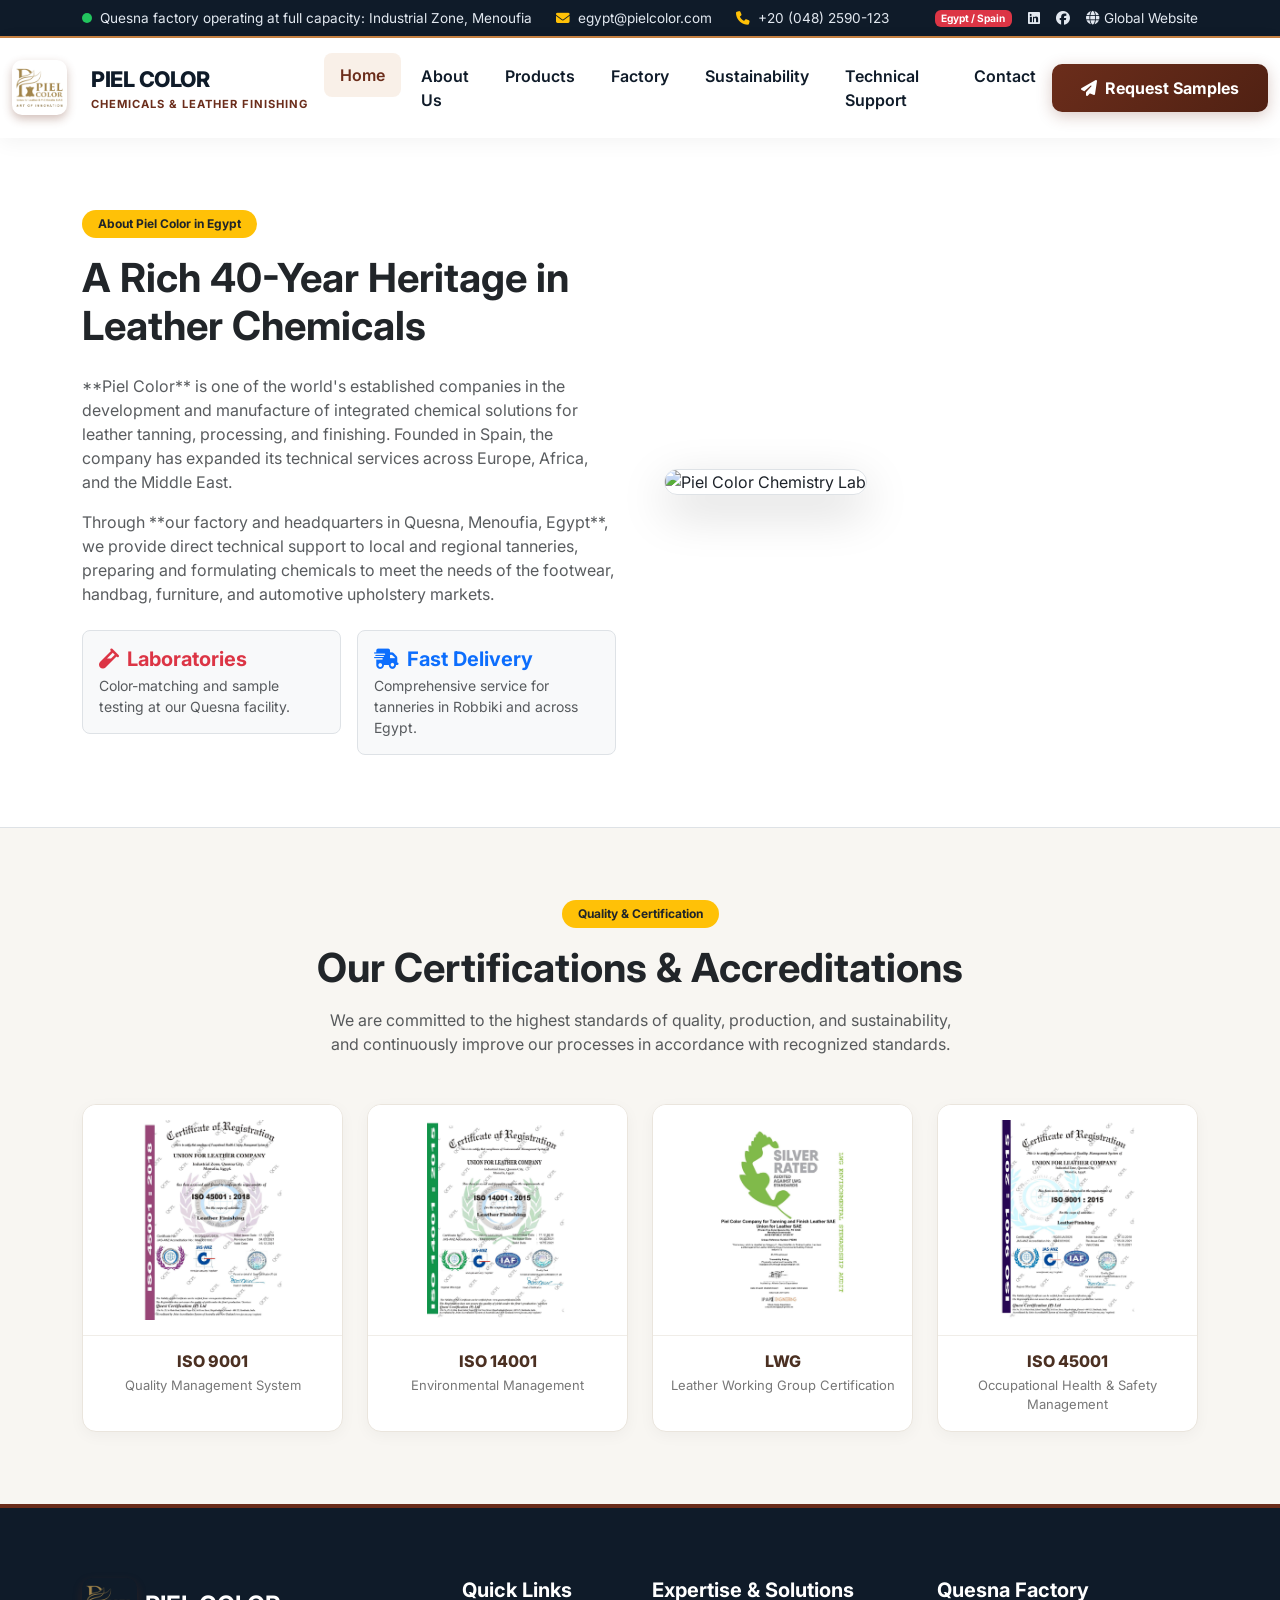
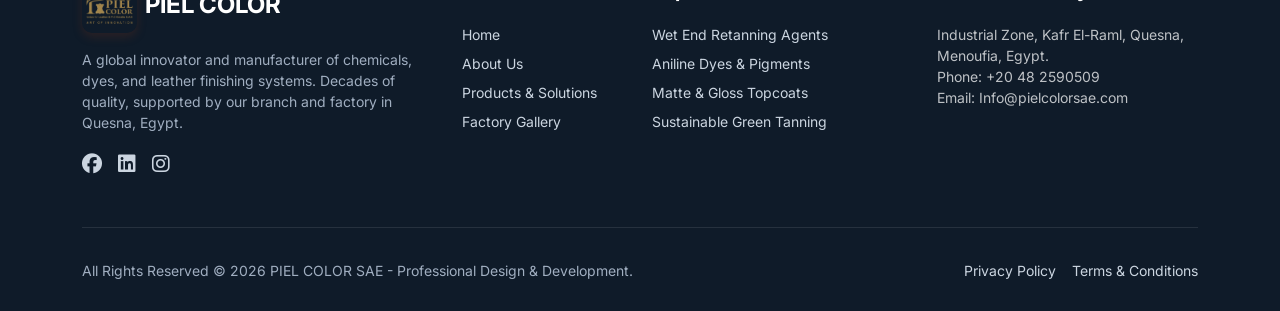
==== about.html @ 583139c1 "Publish" ====
<!DOCTYPE html>
<html lang="en" dir="ltr">
<head>
<meta charset="utf-8"/>
<meta content="width=device-width, initial-scale=1.0" name="viewport"/>
<title>PIEL COLOR | About Us</title>
<!-- Bootstrap 5 RTL CSS -->
<link href="https://cdn.jsdelivr.net/npm/bootstrap@5.3.2/dist/css/bootstrap.min.css" rel="stylesheet"/>
<!-- FontAwesome 6 -->
<link href="https://cdnjs.cloudflare.com/ajax/libs/font-awesome/6.4.2/css/all.min.css" rel="stylesheet"/>
<!-- AOS Animation Library CSS -->
<link href="https://cdnjs.cloudflare.com/ajax/libs/aos/2.3.4/aos.css" rel="stylesheet"/>
<link href="Images/logo-lrg.png" rel="icon"/>
<!-- Google Fonts: Inter -->
<link href="https://fonts.googleapis.com" rel="preconnect"/>
<link crossorigin="" href="https://fonts.gstatic.com" rel="preconnect"/>
<link href="https://fonts.googleapis.com/css2?family=Inter:wght@400;500;600;700;800;900&amp;display=swap" rel="stylesheet"/>
<style>
    :root {
      --leather-mahogany: #6B2D1B;
      --leather-tan: #C88242;
      --leather-light-tan: #EEDCC8;
      --navy-dark: #0F1B29;
      --bg-cream: #FDFBF7;
      --bg-card: #FFFFFF;
      --text-dark: #1E232A;
      --text-muted: #5C6573;
    }

    body {
      font-family: 'Inter', sans-serif;
      background-color: var(--bg-cream);
      color: var(--text-dark);
      overflow-x: hidden;
    }

    h1, h2, h3, h4, h5, h6 {
      font-family: 'Inter', sans-serif;
    }

    /* Pulse & Glow Effects */
    .pulse-dot {
      display: inline-block;
      width: 10px;
      height: 10px;
      background-color: #22c55e;
      border-radius: 50%;
      box-shadow: 0 0 0 rgba(34, 197, 94, 0.4);
      animation: pulse 2s infinite;
    }

    @keyframes pulse {
      0% { box-shadow: 0 0 0 0 rgba(34, 197, 94, 0.7); }
      70% { box-shadow: 0 0 0 10px rgba(34, 197, 94, 0); }
      100% { box-shadow: 0 0 0 0 rgba(34, 197, 94, 0); }
    }

    /* Top Utility Bar */
    .top-bar {
      background-color: var(--navy-dark);
      color: #E2E8F0;
      font-size: 0.85rem;
      border-bottom: 2px solid var(--leather-tan);
    }
    .top-bar a {
      color: #E2E8F0;
      text-decoration: none;
      transition: color 0.2s;
    }
    .top-bar a:hover {
      color: var(--leather-tan);
    }

    /* Main Navbar */
    .navbar-piel {
      background-color: rgba(255, 255, 255, 0.95);
      backdrop-filter: blur(10px);
      box-shadow: 0 4px 20px rgba(0, 0, 0, 0.05);
      transition: all 0.3s ease;
    }
    .brand-icon {
      width: 55px;
      height: 55px;
      /*background: linear-gradient(135deg, var(--leather-mahogany), var(--leather-tan));*/
      border-radius: 10px;
      display: flex;
      align-items: center;
      justify-content: center;
      color: #fff;
      font-size: 1.25rem;
      box-shadow: 0 4px 10px rgba(107, 45, 27, 0.3);
      animation: float 3s ease-in-out infinite;
    }

    @keyframes float {
      0%, 100% { transform: translateY(0); }
      50% { transform: translateY(-4px); }
    }

    .brand-title {
      font-weight: 800;
      font-size: 1.35rem;
      color: var(--navy-dark);
      letter-spacing: -0.5px;
    }
    .brand-subtitle {
      font-size: 0.7rem;
      color: var(--leather-mahogany);
      font-weight: 700;
      letter-spacing: 1px;
    }

    .nav-link {
      color: var(--navy-dark) !important;
      font-weight: 600;
      padding: 0.6rem 1rem !important;
      border-radius: 8px;
      transition: all 0.2s ease;
    }
    .nav-link:hover, .nav-link.active-page {
      color: var(--leather-mahogany) !important;
      background-color: rgba(200, 130, 66, 0.12);
      transform: translateY(-1px);
    }

    /* Page Navigation Logic & Smooth Fade Transition */
    .page-section { display: block; }
    .page-section.active {
      display: block;
      opacity: 1;
      transform: translateY(0);
    }

    /* Buttons */
    .btn-leather-primary {
      background: linear-gradient(135deg, var(--leather-mahogany), #502113);
      color: #fff;
      border: none;
      font-weight: 700;
      padding: 0.75rem 1.8rem;
      border-radius: 10px;
      box-shadow: 0 4px 15px rgba(107, 45, 27, 0.25);
      transition: all 0.3s ease;
    }
    .btn-leather-primary:hover {
      background: linear-gradient(135deg, #502113, var(--leather-mahogany));
      color: #fff;
      transform: translateY(-3px) scale(1.02);
      box-shadow: 0 8px 25px rgba(107, 45, 27, 0.4);
    }

    .btn-leather-accent {
      background: linear-gradient(135deg, var(--leather-tan), #a96328);
      color: #fff;
      border: none;
      font-weight: 700;
      padding: 0.75rem 1.8rem;
      border-radius: 10px;
      box-shadow: 0 4px 15px rgba(200, 130, 66, 0.25);
      transition: all 0.3s ease;
    }
    .btn-leather-accent:hover {
      color: #fff;
      transform: translateY(-3px) scale(1.02);
      box-shadow: 0 8px 25px rgba(200, 130, 66, 0.4);
    }

    /* Hero Section */
    .hero-banner {
      background: linear-gradient(135deg, rgba(15, 27, 41, 0.93), rgba(107, 45, 27, 0.88)),
                  url('Images/Pio-Laser-10.jpeg') center/cover no-repeat;
      color: #fff;
      padding: 110px 0 90px;
      border-radius: 0 0 30px 30px;
      position: relative;
    }
    .hero-badge {
      background-color: rgba(200, 130, 66, 0.25);
      border: 1px solid var(--leather-tan);
      color: #F8D8B6;
      padding: 6px 16px;
      border-radius: 50px;
      font-size: 0.9rem;
      font-weight: 600;
      display: inline-block;
      margin-bottom: 20px;
      box-shadow: 0 0 15px rgba(200, 130, 66, 0.2);
    }

    /* Visualizer Tool */
    .visualizer-card {
      background: #FFFFFF;
      border-radius: 20px;
      border: 1px solid rgba(200, 130, 66, 0.2);
      box-shadow: 0 15px 35px rgba(0,0,0,0.06);
      overflow: hidden;
    }
    .visualizer-preview-box {
      height: 320px;
      border-radius: 15px;
      position: relative;
      display: flex;
      align-items: center;
      justify-content: center;
      transition: all 0.5s ease;
      background-size: cover;
      background-position: center;
      box-shadow: inset 0 0 50px rgba(0,0,0,0.4);
    }
    .texture-overlay {
      position: absolute;
      inset: 0;
      border-radius: 15px;
      pointer-events: none;
      mix-blend-mode: overlay;
      opacity: 0.8;
      transition: all 0.4s ease;
    }

    .swatch-btn {
      width: 44px;
      height: 44px;
      border-radius: 50%;
      border: 3px solid #fff;
      box-shadow: 0 3px 8px rgba(0,0,0,0.15);
      cursor: pointer;
      transition: transform 0.25s ease, border-color 0.25s ease, box-shadow 0.25s ease;
    }
    .swatch-btn:hover, .swatch-btn.active {
      transform: scale(1.25);
      border-color: var(--leather-tan);
      box-shadow: 0 0 15px rgba(200, 130, 66, 0.5);
    }

    /* Cards & Hover Animations */
    .custom-card {
      background: var(--bg-card);
      border-radius: 16px;
      border: 1px solid rgba(0,0,0,0.05);
      padding: 30px;
      transition: all 0.35s cubic-bezier(0.165, 0.84, 0.44, 1);
      height: 100%;
      box-shadow: 0 5px 15px rgba(0,0,0,0.02);
    }
    .custom-card:hover {
      transform: translateY(-10px) scale(1.01);
      box-shadow: 0 20px 40px rgba(107, 45, 27, 0.12);
      border-color: rgba(200, 130, 66, 0.4);
    }
    .card-icon {
      width: 65px;
      height: 65px;
      border-radius: 14px;
      background: rgba(200, 130, 66, 0.12);
      color: var(--leather-mahogany);
      display: flex;
      align-items: center;
      justify-content: center;
      font-size: 1.8rem;
      margin-bottom: 20px;
      transition: transform 0.3s ease;
    }
    .custom-card:hover .card-icon {
      transform: rotate(8deg) scale(1.1);
    }

    /* Factory Gallery Specific Styles */
    .gallery-card {
      position: relative;
      border-radius: 16px;
      overflow: hidden;
      cursor: pointer;
      box-shadow: 0 8px 25px rgba(0,0,0,0.06);
      transition: all 0.4s ease;
    }
    .gallery-card img {
      width: 100%;
      height: 260px;
      object-fit: cover;
      transition: transform 0.5s ease;
    }
    .gallery-overlay {
      position: absolute;
      inset: 0;
      background: linear-gradient(to top, rgba(15, 27, 41, 0.9), rgba(15, 27, 41, 0.2));
      opacity: 0;
      transition: opacity 0.4s ease;
      display: flex;
      flex-direction: column;
      justify-content: flex-end;
      padding: 20px;
      color: #fff;
    }
    .gallery-card:hover img {
      transform: scale(1.1);
    }
    .gallery-card:hover .gallery-overlay {
      opacity: 1;
    }

    /* Product & Gallery Filter Badges */
    .filter-btn {
      background: #EFE8DF;
      color: var(--navy-dark);
      border: none;
      padding: 8px 20px;
      border-radius: 30px;
      font-weight: 600;
      margin: 4px;
      transition: all 0.3s ease;
    }
    .filter-btn.active, .filter-btn:hover {
      background: var(--leather-mahogany);
      color: #fff;
      transform: translateY(-2px);
      box-shadow: 0 4px 12px rgba(107, 45, 27, 0.3);
    }

    /* Stats Banner */
    .stats-section {
      background: var(--navy-dark);
      color: #fff;
      border-radius: 24px;
      padding: 50px 30px;
      position: relative;
      overflow: hidden;
    }
    .stats-number {
      font-size: 2.8rem;
      font-weight: 800;
      color: var(--leather-tan);
    }

    /* Factory Location Box */
    .factory-card {
      background: linear-gradient(145deg, #ffffff, #f7f3ee);
      border-left: 6px solid var(--leather-mahogany);
      border-radius: 16px;
      padding: 35px;
      box-shadow: 0 10px 25px rgba(0,0,0,0.04);
    }

    /* Footer */
    footer {
      background-color: var(--navy-dark);
      color: #A0AEC0;
      padding-top: 70px;
      padding-bottom: 30px;
      border-top: 4px solid var(--leather-mahogany);
    }
    footer h5 {
      color: #FFFFFF;
      font-weight: 700;
      margin-bottom: 22px;
    }
    footer a {
      color: #CBD5E0;
      text-decoration: none;
      transition: color 0.2s;
    }
    footer a:hover {
      color: var(--leather-tan);
    }

    /* Toast notification */
    .toast-container {
      position: fixed;
      bottom: 25px;
      left: 25px;
      z-index: 9999;
    }
    /* ================= CERTIFICATIONS ================= */

.certifications-section {
    background: #f8f6f2;
}

.certificate-card {
    height: 100%;
    background: #fff;
    border: 1px solid #eae5dd;
    border-radius: 14px;
    overflow: hidden;
    transition: all .3s ease;
    box-shadow: 0 4px 15px rgba(0, 0, 0, .04);
}

.certificate-card:hover {
    transform: translateY(-7px);
    box-shadow: 0 12px 30px rgba(0, 0, 0, .10);
}

.certificate-image {
    position: relative;
    height: 230px;
    padding: 15px;
    display: flex;
    align-items: center;
    justify-content: center;
    background: #fff;
    overflow: hidden;
}

.certificate-image img {
    width: 100%;
    height: 100%;
    object-fit: contain;
    transition: transform .4s ease;
}

.certificate-card:hover .certificate-image img {
    transform: scale(1.04);
}

.certificate-zoom {
    position: absolute;
    inset: 0;
    margin: auto;
    width: 52px;
    height: 52px;
    border: none;
    border-radius: 50%;
    background: rgba(35, 27, 22, .88);
    color: #fff;
    font-size: 19px;
    display: flex;
    align-items: center;
    justify-content: center;
    opacity: 0;
    transform: scale(.7);
    transition: all .3s ease;
    cursor: pointer;
}

.certificate-card:hover .certificate-zoom {
    opacity: 1;
    transform: scale(1);
}

.certificate-zoom:hover {
    background: #c49a62;
    color: #211b17;
}

.certificate-info {
    padding: 16px 10px;
    text-align: center;
    border-top: 1px solid #f0ede8;
}

.certificate-info h6 {
    color: #4b3022;
    font-weight: 800;
    margin-bottom: 5px;
}

.certificate-info p {
    color: #777;
    font-size: 13px;
    margin: 0;
}

/* ================= LIGHTBOX ================= */

.certificate-lightbox {
    position: fixed;
    inset: 0;
    z-index: 99999;
    background: rgba(15, 12, 10, .94);
    display: flex;
    align-items: center;
    justify-content: center;
    padding: 40px;
    opacity: 0;
    visibility: hidden;
    transition: all .3s ease;
    cursor: zoom-out;
}

.certificate-lightbox.active {
    opacity: 1;
    visibility: visible;
}

.certificate-lightbox img {
    max-width: 90%;
    max-height: 88vh;
    object-fit: contain;
    border-radius: 5px;
    box-shadow: 0 15px 60px rgba(0, 0, 0, .4);
    transform: scale(.9);
    transition: transform .3s ease;
    cursor: default;
}

.certificate-lightbox.active img {
    transform: scale(1);
}

.lightbox-close {
    position: absolute;
    top: 22px;
    right: 28px;
    width: 45px;
    height: 45px;
    border: 1px solid rgba(255,255,255,.3);
    border-radius: 50%;
    background: rgba(255,255,255,.1);
    color: #fff;
    font-size: 22px;
    cursor: pointer;
    transition: all .3s ease;
}

.lightbox-close:hover {
    background: #c49a62;
    color: #211b17;
    transform: rotate(90deg);
}

@media (max-width: 576px) {
    .certificate-image {
        height: 170px;
        padding: 10px;
    }

    .certificate-lightbox {
        padding: 15px;
    }

    .certificate-lightbox img {
        max-width: 100%;
        max-height: 80vh;
    }

    .lightbox-close {
        top: 12px;
        right: 12px;
    }

    .certificate-zoom {
        opacity: 1;
        transform: scale(.85);
        width: 40px;
        height: 40px;
        font-size: 15px;
    }
}
  </style>
</head>
<body>
<div class="toast-container">
<div aria-atomic="true" aria-live="assertive" class="toast align-items-center text-bg-dark border-0 p-2" id="liveToast" role="alert">
<div class="d-flex">
<div class="toast-body text-white" id="toastMessage">
          Options updated successfully.
        </div>
<button aria-label="Close" class="btn-close btn-close-white me-2 m-auto" data-bs-dismiss="toast" type="button"></button>
</div>
</div>
</div>
<div class="top-bar py-2 d-none d-xl-block">
<div class="container d-flex justify-content-between align-items-center">
<div class="d-flex gap-4">
<span><i class="pulse-dot me-1"></i> Quesna factory operating at full capacity: Industrial Zone, Menoufia</span>
<span><i class="fa-solid fa-envelope text-warning me-1"></i> egypt@pielcolor.com</span>
<span><i class="fa-solid fa-phone text-warning me-1"></i> +20 (048) 2590-123</span>
</div>
<div class="d-flex gap-3 align-items-center">
<span class="badge bg-danger">Egypt / Spain</span>
<a href="#"><i class="fa-brands fa-linkedin"></i></a>
<a href="#"><i class="fa-brands fa-facebook"></i></a>
<a href="#"><i class="fa-solid fa-globe"></i> Global Website</a>
</div>
</div>
</div>
<div aria-hidden="true" class="modal fade" id="imageModal" tabindex="-1">
<div class="modal-dialog modal-dialog-centered modal-lg">
<div class="modal-content bg-dark text-white">
<div class="modal-header border-secondary">
<h5 class="modal-title fw-bold" id="imageModalTitle">Image Details</h5>
<button aria-label="Close" class="btn-close btn-close-white" data-bs-dismiss="modal" type="button"></button>
</div>
<div class="modal-body p-0 text-center">
<img alt="Enlarged view" class="img-fluid w-100 style-modal-img" id="imageModalSrc" src=""/>
<div class="p-3 bg-secondary bg-opacity-25 text-start">
<p class="mb-0 text-light opacity-90" id="imageModalDesc">Description goes here...</p>
</div>
</div>
</div>
</div>
</div>
<div aria-hidden="true" class="modal fade" id="tdsModal" tabindex="-1">
<div class="modal-dialog modal-dialog-centered">
<div class="modal-content">
<div class="modal-header bg-dark text-white">
<h5 class="modal-header-title fw-bold" id="tdsTitle">Product Technical Data Sheet</h5>
<button aria-label="Close" class="btn-close btn-close-white" data-bs-dismiss="modal" type="button"></button>
</div>
<div class="modal-body p-4">
<div class="mb-3">
<span class="badge bg-danger" id="tdsCategory">Chemical Category</span>
</div>
<p class="text-muted" id="tdsDescription">Technical product details and applications...</p>
<hr/>
<h6>Standard Specifications:</h6>
<ul class="small text-muted">
<li>Organic content: Aligned with ZDHC requirements</li>
<li>pH level: Balanced for leather processing</li>
<li>Storage: Keep in a dry place away from direct sunlight</li>
</ul>
</div>
<div class="modal-footer">
<button class="btn btn-secondary" data-bs-dismiss="modal" type="button">Close</button>
<button class="btn btn-leather-accent" onclick="showToast('Downloading TDS PDF...')" type="button">Download PDF Catalog</button>
</div>
</div>
</div>
</div>
<div class="certificate-lightbox" id="certificateLightbox">
<button aria-label="Close" class="lightbox-close" onclick="closeCertificate()" type="button">
<i class="fa-solid fa-xmark"></i>
</button>
<img alt="Certificate" id="lightboxCertificateImage" src=""/>
</div>
<script src="https://cdn.jsdelivr.net/npm/bootstrap@5.3.2/dist/js/bootstrap.bundle.min.js"></script>
<script src="https://cdnjs.cloudflare.com/ajax/libs/aos/2.3.4/aos.js"></script>
<script>
    // Initialize AOS Animations
    document.addEventListener('DOMContentLoaded', function() {
      AOS.init({
        duration: 800,
        once: true,
        easing: 'ease-out-quad'
      });
      animateCounters();
    });

    // SPA Section Navigation System with Smooth Fade
    function navigateTo(pageId) {
      const sections = document.querySelectorAll('.page-section');
      sections.forEach(sec => sec.classList.remove('active'));

      const navLinks = document.querySelectorAll('.nav-link');
      navLinks.forEach(link => link.classList.remove('active-page'));

      const targetSection = document.getElementById('page-' + pageId);
      if (targetSection) {
        targetSection.classList.add('active');
        // Refresh AOS animations for newly displayed page
        setTimeout(() => { AOS.refresh(); }, 100);
      }

      const targetNav = document.getElementById('nav-' + pageId);
      if (targetNav) {
        targetNav.classList.add('active-page');
      }

      window.scrollTo({ top: 0, behavior: 'smooth' });

      const navbarCollapse = document.getElementById('pielNavbar');
      if (navbarCollapse.classList.contains('show')) {
        const bsCollapse = new bootstrap.Collapse(navbarCollapse);
        bsCollapse.hide();
      }
    }

    // Quick Preview Swatch Update
    function updateQuickPreview(colorHex, label) {
      const previewBox = document.getElementById('quickPreviewBox');
      const labelBox = document.getElementById('quickPreviewLabel');
      previewBox.style.backgroundColor = colorHex;
      labelBox.innerText = label;
    }

    // Filter Products Catalog
    function filterProducts(category, btnElement) {
      const buttons = document.querySelectorAll('#page-products .filter-btn');
      buttons.forEach(b => b.classList.remove('active'));
      btnElement.classList.add('active');

      const items = document.querySelectorAll('.product-item');
      items.forEach(item => {
        if (category === 'all' || item.classList.contains(category)) {
          item.style.display = 'block';
        } else {
          item.style.display = 'none';
        }
      });
    }

    // Filter Factory Gallery Items
    function filterGallery(category, btnElement) {
      const buttons = document.querySelectorAll('#page-gallery .filter-btn');
      buttons.forEach(b => b.classList.remove('active'));
      btnElement.classList.add('active');

      const items = document.querySelectorAll('.gallery-item');
      items.forEach(item => {
        if (category === 'all' || item.classList.contains(category)) {
          item.style.display = 'block';
        } else {
          item.style.display = 'none';
        }
      });
    }

    // Open Factory Image Modal (Lightbox)
    function openImageModal(imgUrl, title, desc) {
      document.getElementById('imageModalTitle').innerText = title;
      document.getElementById('imageModalSrc').src = imgUrl;
      document.getElementById('imageModalDesc').innerText = desc;
      
      const modal = new bootstrap.Modal(document.getElementById('imageModal'));
      modal.show();
    }

    // Open TDS Modal
    function openTdsModal(title, category, description) {
      document.getElementById('tdsTitle').innerText = 'Product Technical Data Sheet (TDS): ' + title;
      document.getElementById('tdsCategory').innerText = category;
      document.getElementById('tdsDescription').innerText = description;
      
      const modal = new bootstrap.Modal(document.getElementById('tdsModal'));
      modal.show();
    }

 

    function selectColor(element) {
      document.querySelectorAll('#colorSwatches .swatch-btn').forEach(btn => btn.classList.remove('active'));
      element.classList.add('active');
      
      currentSelectedColorHex = element.getAttribute('data-color');
      currentSelectedColorName = element.getAttribute('data-color-name');
      document.getElementById('selectedColorName').innerText = currentSelectedColorName;

      updateVisualizer();
    }

    function updateVisualizer() {
      const appSelect = document.getElementById('appSelect');
      const appText = appSelect.options[appSelect.selectedIndex].text;
      
      const finishType = document.querySelector('input[name="finishType"]:checked').value;
      
      const mainBox = document.getElementById('mainVisualizerBox');
      const overlay = document.getElementById('visualizerOverlay');
      const tag = document.getElementById('previewTag');
      const titleDisplay = document.getElementById('visualizerTitleDisplay');
      const descDisplay = document.getElementById('visualizerDescDisplay');
      const recipeList = document.getElementById('recommendedRecipe');

      mainBox.style.backgroundColor = currentSelectedColorHex;

      if (finishType === 'matte') {
        overlay.style.background = 'linear-gradient(135deg, rgba(0,0,0,0.2), rgba(0,0,0,0.5))';
        tag.innerText = appText + ' - Matte';
        descDisplay.innerText = 'Treated with AQUADERM MATT to create a smooth, velvety leather surface with fingerprint resistance.';
        recipeList.innerHTML = `
          <li>Dye: PIELCOLOR DYE HIGH-PENETRATION</li>
          <li>Topcoat: AQUADERM MATT COAT 50</li>
          <li>Note: Excellent abrasion protection.</li>
        `;
      } else if (finishType === 'satin') {
        overlay.style.background = 'linear-gradient(135deg, rgba(255,255,255,0.15), rgba(0,0,0,0.3))';
        tag.innerText = appText + ' - Natural Satin';
        descDisplay.innerText = 'Treated with SATIN-FINISH B-20 to provide a refined natural feel with a soft light reflection.';
        recipeList.innerHTML = `
          <li>Dye: PIELCOLOR ANILINE DYE</li>
          <li>Topcoat: SATIN-FINISH B-20</li>
          <li>Note: A natural, organic appearance for premium leather.</li>
        `;
      } else if (finishType === 'gloss') {
        overlay.style.background = 'linear-gradient(135deg, rgba(255,255,255,0.45), rgba(0,0,0,0.1))';
        tag.innerText = appText + ' - High Gloss';
        descDisplay.innerText = 'Treated with HIGH-GLOSS POLYURETHANE to deliver a crystal-like shine for footwear and handbags.';
        recipeList.innerHTML = `
          <li>Dye: PIELCOLOR HIGH-COVER PIGMENT</li>
          <li>Topcoat: PIEL-GLOSS FINISH HIGH</li>
          <li>Note: Exceptional gloss without cracking.</li>
        `;
      }

      titleDisplay.innerText = 'Leather ' + appText.split(' ')[0] + ' - ' + currentSelectedColorName;
    }

    // Counter Animation Logic for Stats Banner
    function animateCounters() {
      const counters = document.querySelectorAll('.stats-number[data-target]');
      counters.forEach(counter => {
        const target = +counter.getAttribute('data-target');
        let count = 0;
        const speed = target / 50;
        const updateCount = () => {
          count += speed;
          if (count < target) {
            counter.innerText = '+' + Math.ceil(count);
            setTimeout(updateCount, 30);
          } else {
            counter.innerText = '+' + target;
          }
        };
        updateCount();
      });
    }

    // Form Submission Handler
    function handleFormSubmit(e) {
      e.preventDefault();
      showToast('Thank you for contacting us! Your request has been successfully sent to the Quesna factory technical support team. We will contact you soon.');
      document.getElementById('contactForm').reset();
    }

    // Show Toast Notification
    function showToast(message) {
      document.getElementById('toastMessage').innerText = message;
      const toastEl = document.getElementById('liveToast');
      const toast = new bootstrap.Toast(toastEl);
      toast.show();
    }

    function openCertificate(button) {
    const image = button.closest('.certificate-image').querySelector('img');

    const lightbox = document.getElementById('certificateLightbox');
    const lightboxImage = document.getElementById('lightboxCertificateImage');

    lightboxImage.src = image.src;
    lightboxImage.alt = image.alt;

    lightbox.classList.add('active');
    document.body.style.overflow = 'hidden';
}

function closeCertificate() {
    const lightbox = document.getElementById('certificateLightbox');

    lightbox.classList.remove('active');
    document.body.style.overflow = '';
}

// Close when clicking outside the image
document.getElementById('certificateLightbox').addEventListener('click', function (e) {
    if (e.target === this) {
        closeCertificate();
    }
});

// Close using ESC key
document.addEventListener('keydown', function (e) {
    if (e.key === 'Escape') {
        closeCertificate();
    }
});
  </script>
<nav class="navbar navbar-expand-xl navbar-piel sticky-top py-3">
<div class="container-fluid">
<a class="navbar-brand d-flex align-items-center gap-4" href="index.html">
<div class="brand-icon">
<img src="Images/logo-lrg.png" style="width: 55px; height: auto;"/>
</div>
<div class="brand-text">
<div class="brand-title">PIEL COLOR</div>
<div class="brand-subtitle">CHEMICALS &amp; LEATHER FINISHING</div>
</div>
</a>
<button class="navbar-toggler border-0" data-bs-target="#pielNavbar" data-bs-toggle="collapse" type="button">
<span class="navbar-toggler-icon"></span>
</button>
<div class="collapse navbar-collapse" id="pielNavbar">
<ul class="navbar-nav mx-auto mb-2 mb-lg-0 gap-1">
<li class="nav-item">
<a class="nav-link active-page" href="index.html" id="nav-home"  >Home</a>
</li>
<li class="nav-item">
<a class="nav-link" href="about.html" id="nav-about" >About Us</a>
</li>
<li class="nav-item">
<a class="nav-link" href="Our-products.html" id="nav-products" >Products</a>
</li>
<li class="nav-item">
<a class="nav-link" href="gallery.html" id="nav-gallery" >Factory</a>
</li>
<li class="nav-item">
<a class="nav-link" href="sustainability.html" id="nav-sustainability" >Sustainability</a>
</li>
<li class="nav-item">
<a class="nav-link" href="support.html" id="nav-support" >Technical Support</a>
</li>
<li class="nav-item">
<a class="nav-link" href="contact.html" id="nav-contact" >Contact</a>
</li>
</ul>
<div>
<a class="btn btn-leather-primary text-nowrap" href="contact.html" >
<i class="fa-solid fa-paper-plane me-1"></i> Request Samples
</a>
</div>
</div>
</div>
</nav>
<div class="page-section" id="page-about">
<section class="py-5 bg-white border-bottom">
<div class="container py-4">
<div class="row align-items-center g-5">
<div class="col-lg-6" data-aos="fade-left">
<span class="badge bg-warning text-dark px-3 py-2 rounded-pill fw-bold mb-3">About Piel Color in Egypt</span>
<h2 class="display-6 fw-bold mb-4 text-dark">A Rich 40-Year Heritage in Leather Chemicals</h2>
<p class="text-muted leading-relaxed mb-3">
              **Piel Color** is one of the world's established companies in the development and manufacture of integrated chemical solutions for leather tanning, processing, and finishing. Founded in Spain, the company has expanded its technical services across Europe, Africa, and the Middle East.
            </p>
<p class="text-muted leading-relaxed mb-4">
              Through **our factory and headquarters in Quesna, Menoufia, Egypt**, we provide direct technical support to local and regional tanneries, preparing and formulating chemicals to meet the needs of the footwear, handbag, furniture, and automotive upholstery markets.
            </p>
<div class="row g-3">
<div class="col-6">
<div class="p-3 border rounded-3 bg-light">
<h5 class="fw-bold text-danger mb-1"><i class="fa-solid fa-vial me-2"></i>Laboratories</h5>
<p class="small text-muted mb-0">Color-matching and sample testing at our Quesna facility.</p>
</div>
</div>
<div class="col-6">
<div class="p-3 border rounded-3 bg-light">
<h5 class="fw-bold text-primary mb-1"><i class="fa-solid fa-truck-fast me-2"></i>Fast Delivery</h5>
<p class="small text-muted mb-0">Comprehensive service for tanneries in Robbiki and across Egypt.</p>
</div>
</div>
</div>
</div>
<div class="col-lg-6" data-aos="fade-right">
<img alt="Piel Color Chemistry Lab" class="img-fluid rounded-4 shadow-lg border" src="https://images.unsplash.com/photo-1581091226825-a6a2a5aee158?auto=format&amp;fit=crop&amp;w=800&amp;q=80"/>
</div>
</div>
</div>
</section>
<!-- ==================== CERTIFICATIONS SECTION ==================== -->
<section class="certifications-section py-5">
<div class="container py-4">
<div class="text-center mb-5" data-aos="fade-up">
<span class="badge bg-warning text-dark px-3 py-2 rounded-pill fw-bold mb-3">
                Quality &amp; Certification
            </span>
<h2 class="display-6 fw-bold text-dark mb-3">
                Our Certifications &amp; Accreditations
            </h2>
<p class="text-muted mx-auto" style="max-width: 650px;">
                We are committed to the highest standards of quality, production, and sustainability, and continuously
                improve our processes in accordance with recognized standards.
            </p>
</div>
<div class="row g-4">
<!-- Certificate 1 -->
<div class="col-6 col-md-4 col-lg-3" data-aos="fade-up">
<div class="certificate-card">
<div class="certificate-image">
<img alt="ISO 9001 Certificate" src="/Images/UFL-ISO-45001-page-001.jpg"/>
<button aria-label="Enlarge certificate" class="certificate-zoom" onclick="openCertificate(this)" type="button">
<i class="fa-solid fa-magnifying-glass-plus"></i>
</button>
</div>
<div class="certificate-info">
<h6>ISO 9001</h6>
<p>Quality Management System</p>
</div>
</div>
</div>
<!-- Certificate 2 -->
<div class="col-6 col-md-4 col-lg-3" data-aos="fade-up" data-aos-delay="100">
<div class="certificate-card">
<div class="certificate-image">
<img alt="ISO 14001 Certificate" src="/Images/UFL-ISO-14001-page-001.jpg"/>
<button aria-label="Enlarge certificate" class="certificate-zoom" onclick="openCertificate(this)" type="button">
<i class="fa-solid fa-magnifying-glass-plus"></i>
</button>
</div>
<div class="certificate-info">
<h6>ISO 14001</h6>
<p>Environmental Management</p>
</div>
</div>
</div>
<!-- Certificate 3 -->
<div class="col-6 col-md-4 col-lg-3" data-aos="fade-up" data-aos-delay="200">
<div class="certificate-card">
<div class="certificate-image">
<img alt="LWG Certification" src="Images/LWG-Audit-Certificate-Silver-6.7.0-page-001.jpg"/>
<button aria-label="Enlarge certificate" class="certificate-zoom" onclick="openCertificate(this)" type="button">
<i class="fa-solid fa-magnifying-glass-plus"></i>
</button>
</div>
<div class="certificate-info">
<h6>LWG</h6>
<p>Leather Working Group Certification</p>
</div>
</div>
</div>
<!-- Certificate 4 -->
<div class="col-6 col-md-4 col-lg-3" data-aos="fade-up" data-aos-delay="300">
<div class="certificate-card">
<div class="certificate-image">
<img alt="ISO 45001 Certificate" src="Images/UFL-ISO-9001-page-001.jpg"/>
<button aria-label="Enlarge certificate" class="certificate-zoom" onclick="openCertificate(this)" type="button">
<i class="fa-solid fa-magnifying-glass-plus"></i>
</button>
</div>
<div class="certificate-info">
<h6>ISO 45001</h6>
<p>Occupational Health &amp; Safety Management</p>
</div>
</div>
</div>
</div>
</div>
</section>
</div>
<footer>
<div class="container">
<div class="row g-4 mb-5">
<div class="col-lg-4">
<div class="d-flex align-items-center gap-2 mb-3">
<div class="brand-icon">
<img src="Images/logo-lrg.png" style="width: 55px; height: auto;"/>
</div>
<span class="fs-4 fw-bold text-white">PIEL COLOR</span>
</div>
<p class="small leading-relaxed mb-3">
            A global innovator and manufacturer of chemicals, dyes, and leather finishing systems. Decades of quality, supported by our branch and factory in Quesna, Egypt.
          </p>
<div class="d-flex gap-3 fs-5">
<a href="#"><i class="fa-brands fa-facebook"></i></a>
<a href="#"><i class="fa-brands fa-linkedin"></i></a>
<a href="#"><i class="fa-brands fa-instagram"></i></a>
</div>
</div>
<div class="col-lg-2 col-6">
<h5>Quick Links</h5>
<ul class="list-unstyled d-flex flex-column gap-2 small">
<li><a href="#" onclick="navigateTo('home')">Home</a></li>
<li><a href="#" onclick="navigateTo('about')">About Us</a></li>
<li><a href="#" onclick="navigateTo('products')">Products &amp; Solutions</a></li>
<li><a href="#" onclick="navigateTo('gallery')">Factory Gallery</a></li>
</ul>
</div>
<div class="col-lg-3 col-6">
<h5>Expertise &amp; Solutions</h5>
<ul class="list-unstyled d-flex flex-column gap-2 small">
<li><a href="#" onclick="navigateTo('products')">Wet End Retanning Agents</a></li>
<li><a href="#" onclick="navigateTo('products')">Aniline Dyes &amp; Pigments</a></li>
<li><a href="#" onclick="navigateTo('products')">Matte &amp; Gloss Topcoats</a></li>
<li><a href="#" onclick="navigateTo('sustainability')">Sustainable Green Tanning</a></li>
</ul>
</div>
<div class="col-lg-3">
<h5>Quesna Factory</h5>
<p class="small text-light opacity-75">
            Industrial Zone, Kafr El-Raml, Quesna, Menoufia, Egypt.<br/>
            Phone:  +20 48 2590509<br/>
            Email: Info@pielcolorsae.com
          </p>
</div>
</div>
<hr class="border-secondary"/>
<div class="d-flex flex-column flex-md-row justify-content-between align-items-center small pt-3">
<div>All Rights Reserved © 2026 PIEL COLOR SAE - Professional Design &amp; Development.</div>
<div class="d-flex gap-3 mt-2 mt-md-0">
<a href="#">Privacy Policy</a>
<a href="#">Terms &amp; Conditions</a>
</div>
</div>
</div>
</footer>
<div class="certificate-lightbox" id="certificateLightbox">
<button aria-label="Close" class="lightbox-close" onclick="closeCertificate()" type="button">
<i class="fa-solid fa-xmark"></i>
</button>
<img alt="Certificate" id="lightboxCertificateImage" src=""/>
</div><script src="https://cdn.jsdelivr.net/npm/bootstrap@5.3.2/dist/js/bootstrap.bundle.min.js"></script><script src="https://cdnjs.cloudflare.com/ajax/libs/aos/2.3.4/aos.js"></script><script>
    // Initialize AOS Animations
    document.addEventListener('DOMContentLoaded', function() {
      AOS.init({
        duration: 800,
        once: true,
        easing: 'ease-out-quad'
      });
      animateCounters();
    });

    // Multi-page navigation: each section now has its own HTML document.
    function navigateTo(pageId) {
      const routes = {'home': 'index.html', 'about': 'about.html', 'products': 'products.html', 'visualizer': 'visualizer.html', 'gallery': 'gallery.html', 'sustainability': 'sustainability.html', 'support': 'support.html', 'contact': 'contact.html'};
      if (routes[pageId]) window.location.href = routes[pageId];
    }

    // Quick Preview Swatch Update
    function updateQuickPreview(colorHex, label) {
      const previewBox = document.getElementById('quickPreviewBox');
      const labelBox = document.getElementById('quickPreviewLabel');
      previewBox.style.backgroundColor = colorHex;
      labelBox.innerText = label;
    }

    // Filter Products Catalog
    function filterProducts(category, btnElement) {
      const buttons = document.querySelectorAll('#page-products .filter-btn');
      buttons.forEach(b => b.classList.remove('active'));
      btnElement.classList.add('active');

      const items = document.querySelectorAll('.product-item');
      items.forEach(item => {
        if (category === 'all' || item.classList.contains(category)) {
          item.style.display = 'block';
        } else {
          item.style.display = 'none';
        }
      });
    }

    // Filter Factory Gallery Items
    function filterGallery(category, btnElement) {
      const buttons = document.querySelectorAll('#page-gallery .filter-btn');
      buttons.forEach(b => b.classList.remove('active'));
      btnElement.classList.add('active');

      const items = document.querySelectorAll('.gallery-item');
      items.forEach(item => {
        if (category === 'all' || item.classList.contains(category)) {
          item.style.display = 'block';
        } else {
          item.style.display = 'none';
        }
      });
    }

    // Open Factory Image Modal (Lightbox)
    function openImageModal(imgUrl, title, desc) {
      document.getElementById('imageModalTitle').innerText = title;
      document.getElementById('imageModalSrc').src = imgUrl;
      document.getElementById('imageModalDesc').innerText = desc;
      
      const modal = new bootstrap.Modal(document.getElementById('imageModal'));
      modal.show();
    }

    // Open TDS Modal
    function openTdsModal(title, category, description) {
      document.getElementById('tdsTitle').innerText = 'Product Technical Data Sheet (TDS): ' + title;
      document.getElementById('tdsCategory').innerText = category;
      document.getElementById('tdsDescription').innerText = description;
      
      const modal = new bootstrap.Modal(document.getElementById('tdsModal'));
      modal.show();
    }

    // Leather Visualizer Lab Logic
    let currentSelectedColorHex = '#4A2311';
    let currentSelectedColorName = 'Dark Chocolate Brown';

    function selectColor(element) {
      document.querySelectorAll('#colorSwatches .swatch-btn').forEach(btn => btn.classList.remove('active'));
      element.classList.add('active');
      
      currentSelectedColorHex = element.getAttribute('data-color');
      currentSelectedColorName = element.getAttribute('data-color-name');
      document.getElementById('selectedColorName').innerText = currentSelectedColorName;

      updateVisualizer();
    }

    function updateVisualizer() {
      const appSelect = document.getElementById('appSelect');
      const appText = appSelect.options[appSelect.selectedIndex].text;
      
      const finishType = document.querySelector('input[name="finishType"]:checked').value;
      
      const mainBox = document.getElementById('mainVisualizerBox');
      const overlay = document.getElementById('visualizerOverlay');
      const tag = document.getElementById('previewTag');
      const titleDisplay = document.getElementById('visualizerTitleDisplay');
      const descDisplay = document.getElementById('visualizerDescDisplay');
      const recipeList = document.getElementById('recommendedRecipe');

      mainBox.style.backgroundColor = currentSelectedColorHex;

      if (finishType === 'matte') {
        overlay.style.background = 'linear-gradient(135deg, rgba(0,0,0,0.2), rgba(0,0,0,0.5))';
        tag.innerText = appText + ' - Matte';
        descDisplay.innerText = 'Treated with AQUADERM MATT to create a smooth, velvety leather surface with fingerprint resistance.';
        recipeList.innerHTML = `
          <li>Dye: PIELCOLOR DYE HIGH-PENETRATION</li>
          <li>Topcoat: AQUADERM MATT COAT 50</li>
          <li>Note: Excellent abrasion protection.</li>
        `;
      } else if (finishType === 'satin') {
        overlay.style.background = 'linear-gradient(135deg, rgba(255,255,255,0.15), rgba(0,0,0,0.3))';
        tag.innerText = appText + ' - Natural Satin';
        descDisplay.innerText = 'Treated with SATIN-FINISH B-20 to provide a refined natural feel with a soft light reflection.';
        recipeList.innerHTML = `
          <li>Dye: PIELCOLOR ANILINE DYE</li>
          <li>Topcoat: SATIN-FINISH B-20</li>
          <li>Note: A natural, organic appearance for premium leather.</li>
        `;
      } else if (finishType === 'gloss') {
        overlay.style.background = 'linear-gradient(135deg, rgba(255,255,255,0.45), rgba(0,0,0,0.1))';
        tag.innerText = appText + ' - High Gloss';
        descDisplay.innerText = 'Treated with HIGH-GLOSS POLYURETHANE to deliver a crystal-like shine for footwear and handbags.';
        recipeList.innerHTML = `
          <li>Dye: PIELCOLOR HIGH-COVER PIGMENT</li>
          <li>Topcoat: PIEL-GLOSS FINISH HIGH</li>
          <li>Note: Exceptional gloss without cracking.</li>
        `;
      }

      titleDisplay.innerText = 'Leather ' + appText.split(' ')[0] + ' - ' + currentSelectedColorName;
    }

    // Counter Animation Logic for Stats Banner
    function animateCounters() {
      const counters = document.querySelectorAll('.stats-number[data-target]');
      counters.forEach(counter => {
        const target = +counter.getAttribute('data-target');
        let count = 0;
        const speed = target / 50;
        const updateCount = () => {
          count += speed;
          if (count < target) {
            counter.innerText = '+' + Math.ceil(count);
            setTimeout(updateCount, 30);
          } else {
            counter.innerText = '+' + target;
          }
        };
        updateCount();
      });
    }

    // Form Submission Handler
    function handleFormSubmit(e) {
      e.preventDefault();
      showToast('Thank you for contacting us! Your request has been successfully sent to the Quesna factory technical support team. We will contact you soon.');
      document.getElementById('contactForm').reset();
    }

    // Show Toast Notification
    function showToast(message) {
      const messageEl = document.getElementById('toastMessage');
      if (!messageEl) return;
      messageEl.innerText = message;
      const toastEl = document.getElementById('liveToast');
      const toast = new bootstrap.Toast(toastEl);
      toast.show();
    }

    function openCertificate(button) {
    const image = button.closest('.certificate-image').querySelector('img');

    const lightbox = document.getElementById('certificateLightbox');
    const lightboxImage = document.getElementById('lightboxCertificateImage');

    lightboxImage.src = image.src;
    lightboxImage.alt = image.alt;

    lightbox.classList.add('active');
    document.body.style.overflow = 'hidden';
}

function closeCertificate() {
    const lightbox = document.getElementById('certificateLightbox');

    lightbox.classList.remove('active');
    document.body.style.overflow = '';
}

// Close when clicking outside the image
document.getElementById('certificateLightbox')?.addEventListener('click', function (e) {
    if (e.target === this) {
        closeCertificate();
    }
});

// Close using ESC key
document.addEventListener('keydown', function (e) {
    if (e.key === 'Escape') {
        closeCertificate();
    }
});
  </script>
</body>
</html>
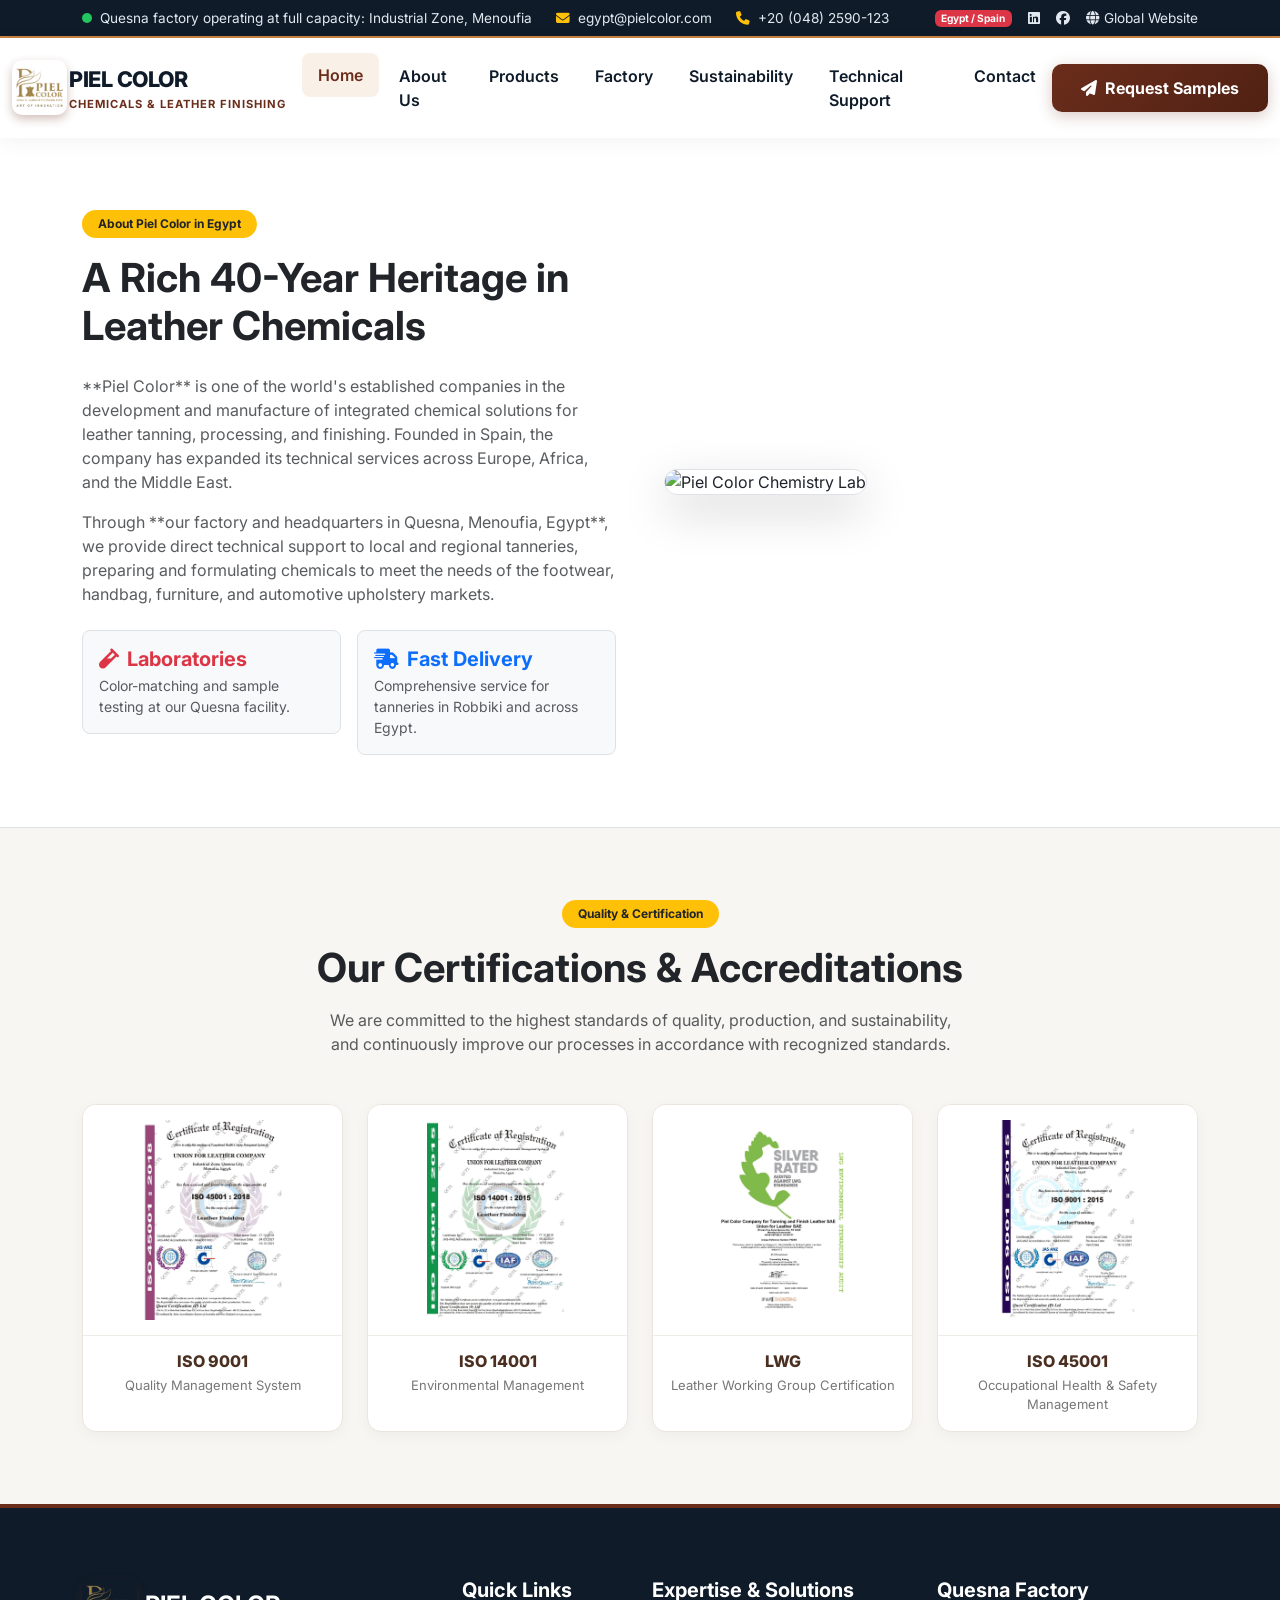
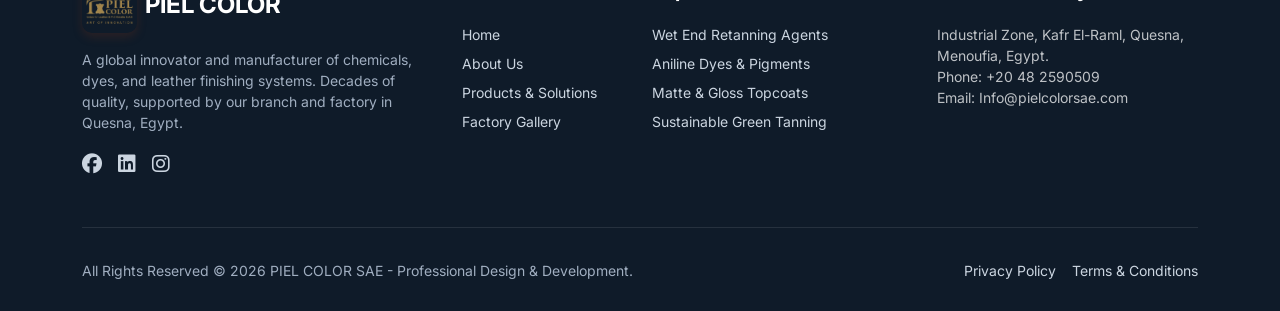
==== commit ca574ecc: "@" ====
--- a/about.html
+++ b/about.html
@@ -856,7 +856,7 @@
   </script>
 <nav class="navbar navbar-expand-xl navbar-piel sticky-top py-3">
 <div class="container-fluid">
-<a class="navbar-brand d-flex align-items-center gap-4" href="index.html">
+<a class="navbar-brand d-flex align-items-center " style="gap:2px" href="index.html">
 <div class="brand-icon">
 <img src="Images/logo-lrg.png" style="width: 55px; height: auto;"/>
 </div>
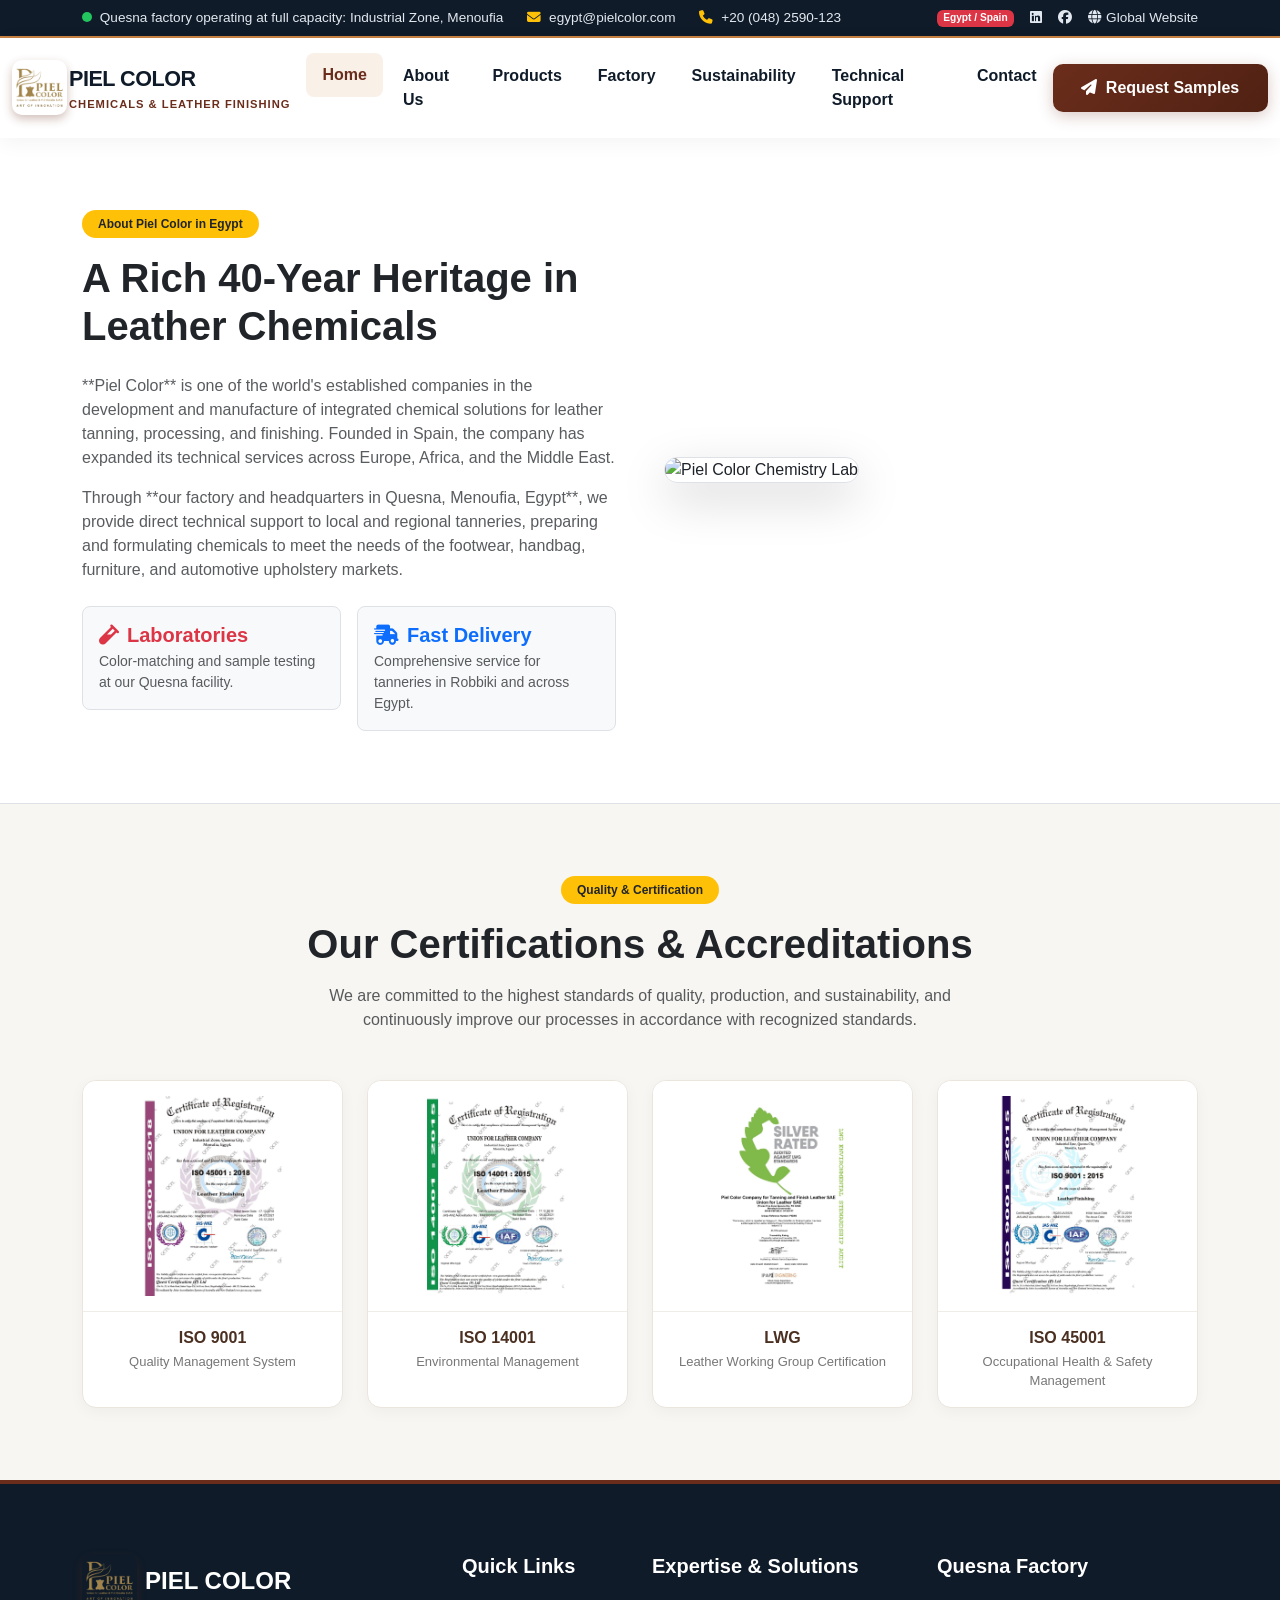
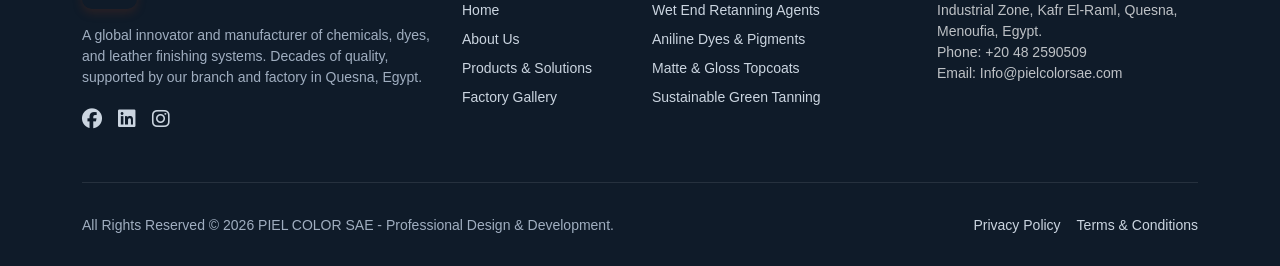
==== commit 47b055a1: "@" ====
--- a/about.html
+++ b/about.html
@@ -16,6 +16,12 @@
 <link crossorigin="" href="https://fonts.gstatic.com" rel="preconnect"/>
 <link href="https://fonts.googleapis.com/css2?family=Inter:wght@400;500;600;700;800;900&amp;display=swap" rel="stylesheet"/>
 <style>
+    @font-face {
+    font-family: 'MyCustomFont';
+    src: url('assets/fonts/Fraunces-Italic-VariableFont_SOFT,WONK,opsz,wght.ttf') format('truetype'); /* لو الخط بصيغة woff2 غيرها لـ format('woff2') */
+    font-weight: normal;
+    font-style: normal;
+}
     :root {
       --leather-mahogany: #6B2D1B;
       --leather-tan: #C88242;
@@ -28,14 +34,14 @@
     }
 
     body {
-      font-family: 'Inter', sans-serif;
+      font-family: 'MyCustomFont', sans-serif;
       background-color: var(--bg-cream);
       color: var(--text-dark);
       overflow-x: hidden;
     }
 
     h1, h2, h3, h4, h5, h6 {
-      font-family: 'Inter', sans-serif;
+      font-family: 'MyCustomFont', sans-serif;
     }
 
     /* Pulse & Glow Effects */
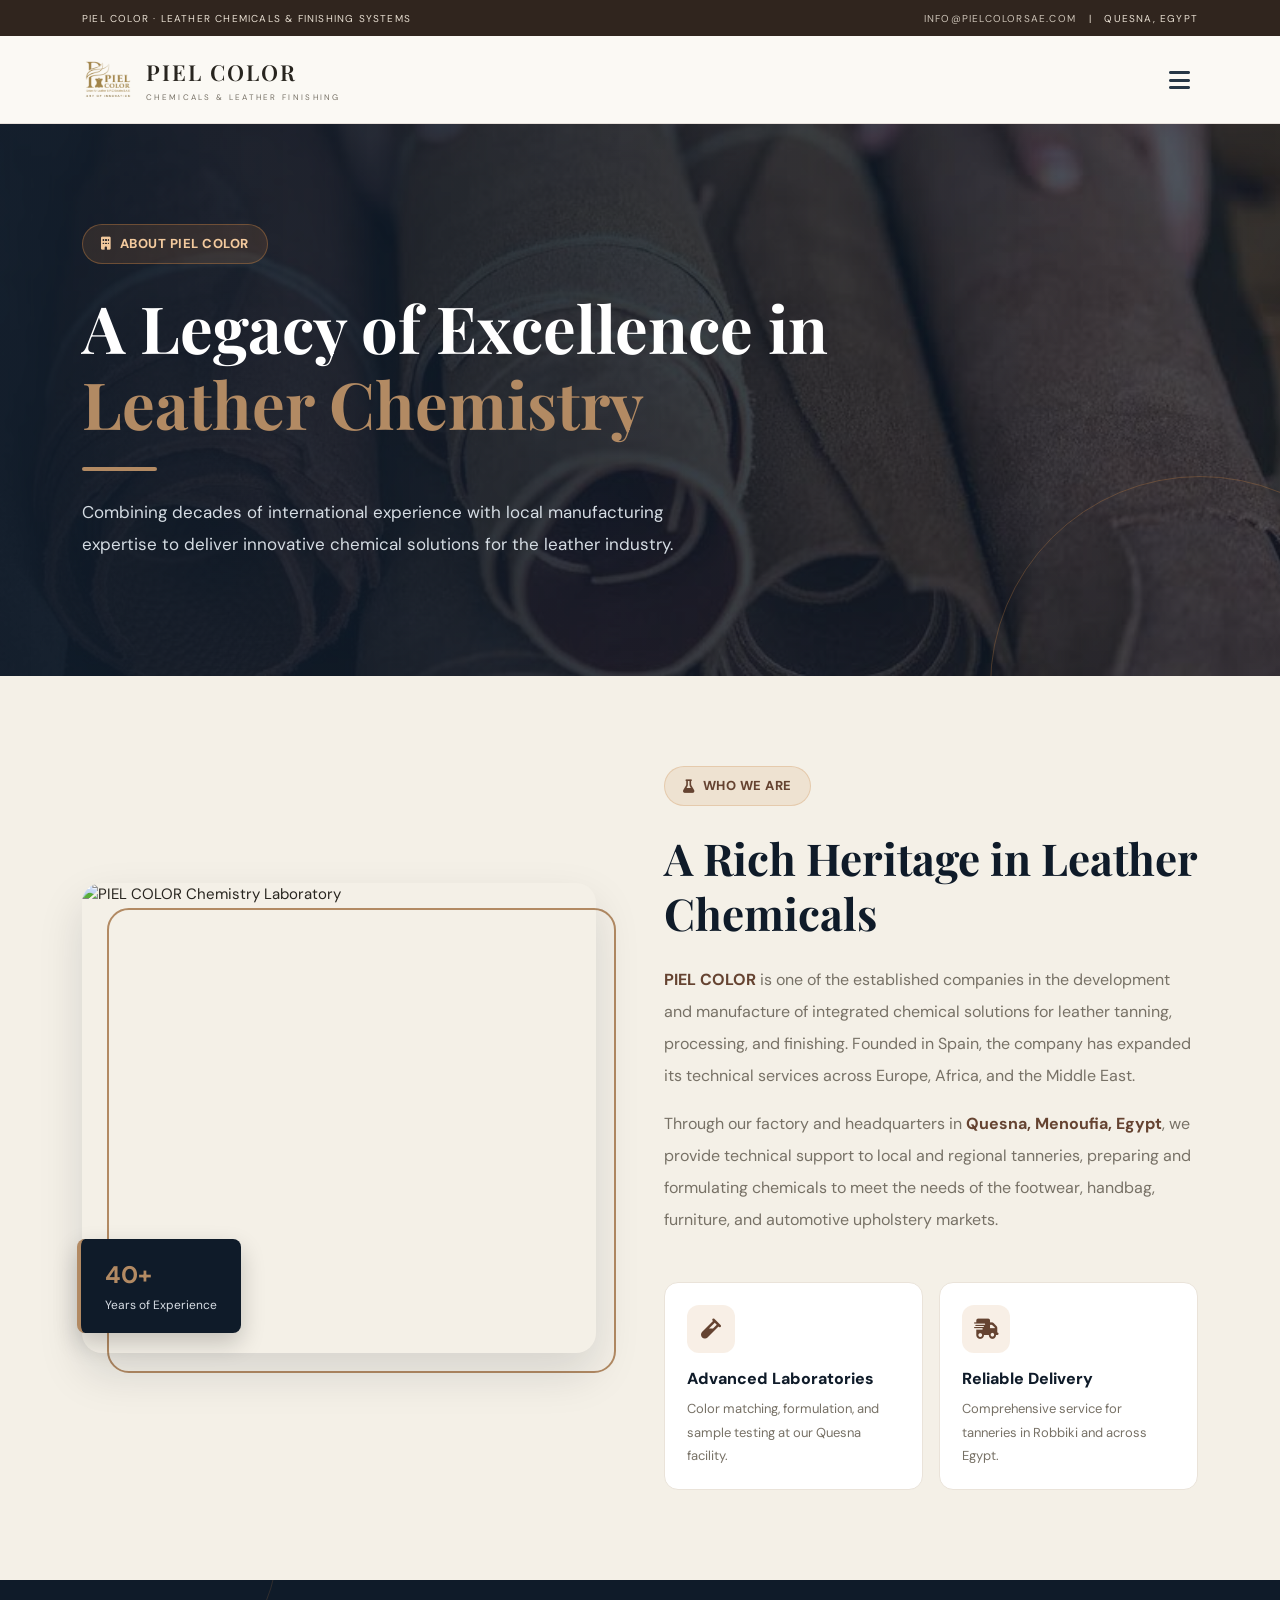
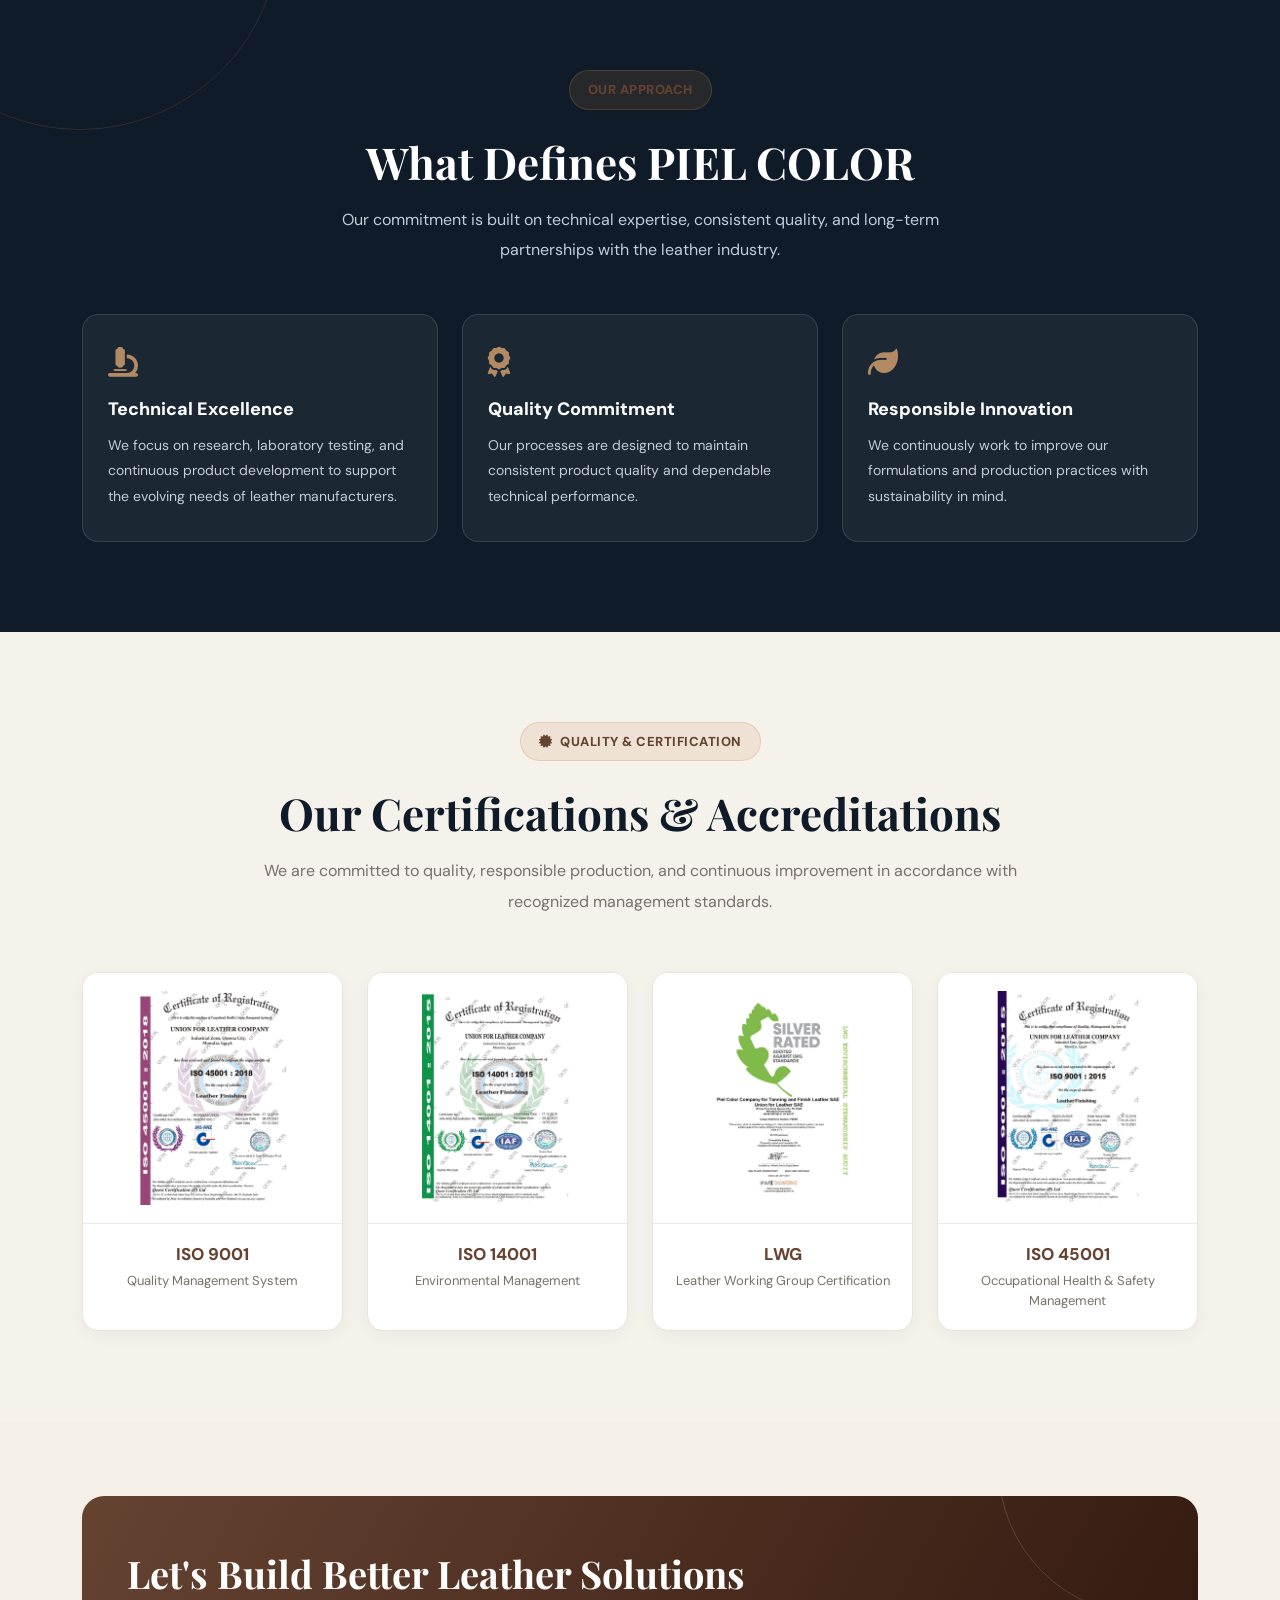
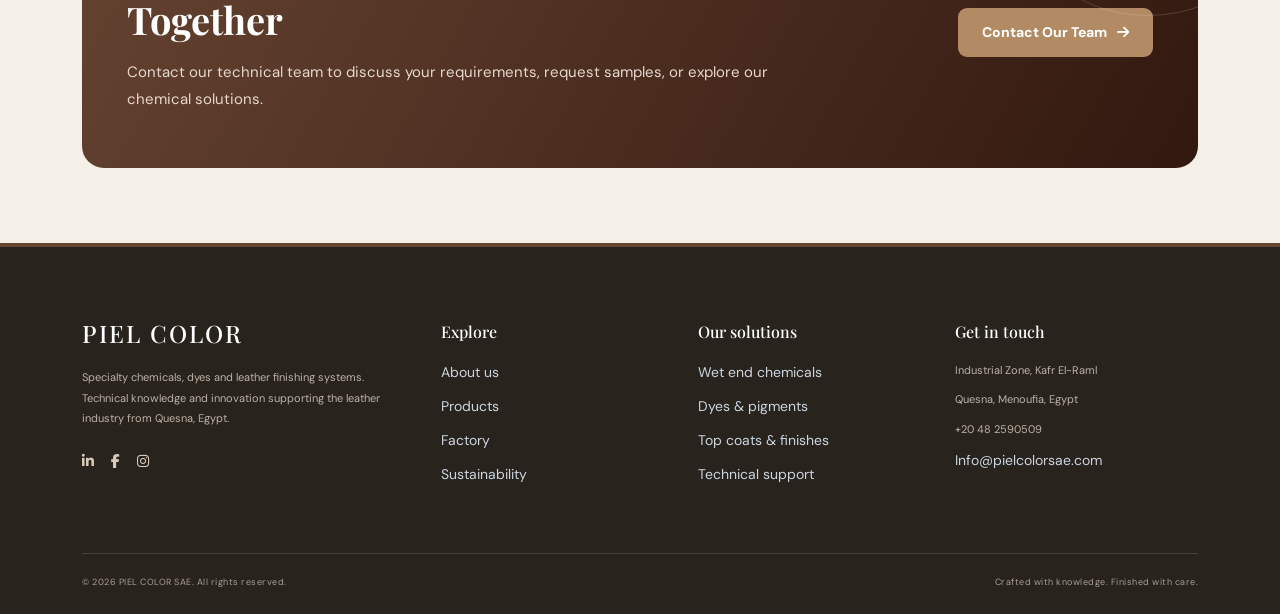
==== commit eec9f7d9: "@" ====
--- a/about.html
+++ b/about.html
@@ -1,1295 +1,692 @@
+
 <!DOCTYPE html>
 <html lang="en" dir="ltr">
+
 <head>
-<meta charset="utf-8"/>
-<meta content="width=device-width, initial-scale=1.0" name="viewport"/>
-<title>PIEL COLOR | About Us</title>
-<!-- Bootstrap 5 RTL CSS -->
-<link href="https://cdn.jsdelivr.net/npm/bootstrap@5.3.2/dist/css/bootstrap.min.css" rel="stylesheet"/>
-<!-- FontAwesome 6 -->
-<link href="https://cdnjs.cloudflare.com/ajax/libs/font-awesome/6.4.2/css/all.min.css" rel="stylesheet"/>
-<!-- AOS Animation Library CSS -->
-<link href="https://cdnjs.cloudflare.com/ajax/libs/aos/2.3.4/aos.css" rel="stylesheet"/>
-<link href="Images/logo-lrg.png" rel="icon"/>
-<!-- Google Fonts: Inter -->
-<link href="https://fonts.googleapis.com" rel="preconnect"/>
-<link crossorigin="" href="https://fonts.gstatic.com" rel="preconnect"/>
-<link href="https://fonts.googleapis.com/css2?family=Inter:wght@400;500;600;700;800;900&amp;display=swap" rel="stylesheet"/>
-<style>
-    @font-face {
-    font-family: 'MyCustomFont';
-    src: url('assets/fonts/Fraunces-Italic-VariableFont_SOFT,WONK,opsz,wght.ttf') format('truetype'); /* لو الخط بصيغة woff2 غيرها لـ format('woff2') */
-    font-weight: normal;
-    font-style: normal;
-}
-    :root {
-      --leather-mahogany: #6B2D1B;
-      --leather-tan: #C88242;
-      --leather-light-tan: #EEDCC8;
-      --navy-dark: #0F1B29;
-      --bg-cream: #FDFBF7;
-      --bg-card: #FFFFFF;
-      --text-dark: #1E232A;
-      --text-muted: #5C6573;
-    }
-
-    body {
-      font-family: 'MyCustomFont', sans-serif;
-      background-color: var(--bg-cream);
-      color: var(--text-dark);
-      overflow-x: hidden;
-    }
-
-    h1, h2, h3, h4, h5, h6 {
-      font-family: 'MyCustomFont', sans-serif;
-    }
-
-    /* Pulse & Glow Effects */
-    .pulse-dot {
-      display: inline-block;
-      width: 10px;
-      height: 10px;
-      background-color: #22c55e;
-      border-radius: 50%;
-      box-shadow: 0 0 0 rgba(34, 197, 94, 0.4);
-      animation: pulse 2s infinite;
-    }
-
-    @keyframes pulse {
-      0% { box-shadow: 0 0 0 0 rgba(34, 197, 94, 0.7); }
-      70% { box-shadow: 0 0 0 10px rgba(34, 197, 94, 0); }
-      100% { box-shadow: 0 0 0 0 rgba(34, 197, 94, 0); }
-    }
-
-    /* Top Utility Bar */
-    .top-bar {
-      background-color: var(--navy-dark);
-      color: #E2E8F0;
-      font-size: 0.85rem;
-      border-bottom: 2px solid var(--leather-tan);
-    }
-    .top-bar a {
-      color: #E2E8F0;
-      text-decoration: none;
-      transition: color 0.2s;
-    }
-    .top-bar a:hover {
-      color: var(--leather-tan);
-    }
-
-    /* Main Navbar */
-    .navbar-piel {
-      background-color: rgba(255, 255, 255, 0.95);
-      backdrop-filter: blur(10px);
-      box-shadow: 0 4px 20px rgba(0, 0, 0, 0.05);
-      transition: all 0.3s ease;
-    }
-    .brand-icon {
-      width: 55px;
-      height: 55px;
-      /*background: linear-gradient(135deg, var(--leather-mahogany), var(--leather-tan));*/
-      border-radius: 10px;
-      display: flex;
-      align-items: center;
-      justify-content: center;
-      color: #fff;
-      font-size: 1.25rem;
-      box-shadow: 0 4px 10px rgba(107, 45, 27, 0.3);
-      animation: float 3s ease-in-out infinite;
-    }
-
-    @keyframes float {
-      0%, 100% { transform: translateY(0); }
-      50% { transform: translateY(-4px); }
-    }
-
-    .brand-title {
-      font-weight: 800;
-      font-size: 1.35rem;
-      color: var(--navy-dark);
-      letter-spacing: -0.5px;
-    }
-    .brand-subtitle {
-      font-size: 0.7rem;
-      color: var(--leather-mahogany);
-      font-weight: 700;
-      letter-spacing: 1px;
-    }
-
-    .nav-link {
-      color: var(--navy-dark) !important;
-      font-weight: 600;
-      padding: 0.6rem 1rem !important;
-      border-radius: 8px;
-      transition: all 0.2s ease;
-    }
-    .nav-link:hover, .nav-link.active-page {
-      color: var(--leather-mahogany) !important;
-      background-color: rgba(200, 130, 66, 0.12);
-      transform: translateY(-1px);
-    }
-
-    /* Page Navigation Logic & Smooth Fade Transition */
-    .page-section { display: block; }
-    .page-section.active {
-      display: block;
-      opacity: 1;
-      transform: translateY(0);
-    }
-
-    /* Buttons */
-    .btn-leather-primary {
-      background: linear-gradient(135deg, var(--leather-mahogany), #502113);
-      color: #fff;
-      border: none;
-      font-weight: 700;
-      padding: 0.75rem 1.8rem;
-      border-radius: 10px;
-      box-shadow: 0 4px 15px rgba(107, 45, 27, 0.25);
-      transition: all 0.3s ease;
-    }
-    .btn-leather-primary:hover {
-      background: linear-gradient(135deg, #502113, var(--leather-mahogany));
-      color: #fff;
-      transform: translateY(-3px) scale(1.02);
-      box-shadow: 0 8px 25px rgba(107, 45, 27, 0.4);
-    }
-
-    .btn-leather-accent {
-      background: linear-gradient(135deg, var(--leather-tan), #a96328);
-      color: #fff;
-      border: none;
-      font-weight: 700;
-      padding: 0.75rem 1.8rem;
-      border-radius: 10px;
-      box-shadow: 0 4px 15px rgba(200, 130, 66, 0.25);
-      transition: all 0.3s ease;
-    }
-    .btn-leather-accent:hover {
-      color: #fff;
-      transform: translateY(-3px) scale(1.02);
-      box-shadow: 0 8px 25px rgba(200, 130, 66, 0.4);
-    }
-
-    /* Hero Section */
-    .hero-banner {
-      background: linear-gradient(135deg, rgba(15, 27, 41, 0.93), rgba(107, 45, 27, 0.88)),
-                  url('Images/Pio-Laser-10.jpeg') center/cover no-repeat;
-      color: #fff;
-      padding: 110px 0 90px;
-      border-radius: 0 0 30px 30px;
-      position: relative;
-    }
-    .hero-badge {
-      background-color: rgba(200, 130, 66, 0.25);
-      border: 1px solid var(--leather-tan);
-      color: #F8D8B6;
-      padding: 6px 16px;
-      border-radius: 50px;
-      font-size: 0.9rem;
-      font-weight: 600;
-      display: inline-block;
-      margin-bottom: 20px;
-      box-shadow: 0 0 15px rgba(200, 130, 66, 0.2);
-    }
-
-    /* Visualizer Tool */
-    .visualizer-card {
-      background: #FFFFFF;
-      border-radius: 20px;
-      border: 1px solid rgba(200, 130, 66, 0.2);
-      box-shadow: 0 15px 35px rgba(0,0,0,0.06);
-      overflow: hidden;
-    }
-    .visualizer-preview-box {
-      height: 320px;
-      border-radius: 15px;
-      position: relative;
-      display: flex;
-      align-items: center;
-      justify-content: center;
-      transition: all 0.5s ease;
-      background-size: cover;
-      background-position: center;
-      box-shadow: inset 0 0 50px rgba(0,0,0,0.4);
-    }
-    .texture-overlay {
-      position: absolute;
-      inset: 0;
-      border-radius: 15px;
-      pointer-events: none;
-      mix-blend-mode: overlay;
-      opacity: 0.8;
-      transition: all 0.4s ease;
-    }
-
-    .swatch-btn {
-      width: 44px;
-      height: 44px;
-      border-radius: 50%;
-      border: 3px solid #fff;
-      box-shadow: 0 3px 8px rgba(0,0,0,0.15);
-      cursor: pointer;
-      transition: transform 0.25s ease, border-color 0.25s ease, box-shadow 0.25s ease;
-    }
-    .swatch-btn:hover, .swatch-btn.active {
-      transform: scale(1.25);
-      border-color: var(--leather-tan);
-      box-shadow: 0 0 15px rgba(200, 130, 66, 0.5);
-    }
-
-    /* Cards & Hover Animations */
-    .custom-card {
-      background: var(--bg-card);
-      border-radius: 16px;
-      border: 1px solid rgba(0,0,0,0.05);
-      padding: 30px;
-      transition: all 0.35s cubic-bezier(0.165, 0.84, 0.44, 1);
-      height: 100%;
-      box-shadow: 0 5px 15px rgba(0,0,0,0.02);
-    }
-    .custom-card:hover {
-      transform: translateY(-10px) scale(1.01);
-      box-shadow: 0 20px 40px rgba(107, 45, 27, 0.12);
-      border-color: rgba(200, 130, 66, 0.4);
-    }
-    .card-icon {
-      width: 65px;
-      height: 65px;
-      border-radius: 14px;
-      background: rgba(200, 130, 66, 0.12);
-      color: var(--leather-mahogany);
-      display: flex;
-      align-items: center;
-      justify-content: center;
-      font-size: 1.8rem;
-      margin-bottom: 20px;
-      transition: transform 0.3s ease;
-    }
-    .custom-card:hover .card-icon {
-      transform: rotate(8deg) scale(1.1);
-    }
-
-    /* Factory Gallery Specific Styles */
-    .gallery-card {
-      position: relative;
-      border-radius: 16px;
-      overflow: hidden;
-      cursor: pointer;
-      box-shadow: 0 8px 25px rgba(0,0,0,0.06);
-      transition: all 0.4s ease;
-    }
-    .gallery-card img {
-      width: 100%;
-      height: 260px;
-      object-fit: cover;
-      transition: transform 0.5s ease;
-    }
-    .gallery-overlay {
-      position: absolute;
-      inset: 0;
-      background: linear-gradient(to top, rgba(15, 27, 41, 0.9), rgba(15, 27, 41, 0.2));
-      opacity: 0;
-      transition: opacity 0.4s ease;
-      display: flex;
-      flex-direction: column;
-      justify-content: flex-end;
-      padding: 20px;
-      color: #fff;
-    }
-    .gallery-card:hover img {
-      transform: scale(1.1);
-    }
-    .gallery-card:hover .gallery-overlay {
-      opacity: 1;
-    }
-
-    /* Product & Gallery Filter Badges */
-    .filter-btn {
-      background: #EFE8DF;
-      color: var(--navy-dark);
-      border: none;
-      padding: 8px 20px;
-      border-radius: 30px;
-      font-weight: 600;
-      margin: 4px;
-      transition: all 0.3s ease;
-    }
-    .filter-btn.active, .filter-btn:hover {
-      background: var(--leather-mahogany);
-      color: #fff;
-      transform: translateY(-2px);
-      box-shadow: 0 4px 12px rgba(107, 45, 27, 0.3);
-    }
-
-    /* Stats Banner */
-    .stats-section {
-      background: var(--navy-dark);
-      color: #fff;
-      border-radius: 24px;
-      padding: 50px 30px;
-      position: relative;
-      overflow: hidden;
-    }
-    .stats-number {
-      font-size: 2.8rem;
-      font-weight: 800;
-      color: var(--leather-tan);
-    }
-
-    /* Factory Location Box */
-    .factory-card {
-      background: linear-gradient(145deg, #ffffff, #f7f3ee);
-      border-left: 6px solid var(--leather-mahogany);
-      border-radius: 16px;
-      padding: 35px;
-      box-shadow: 0 10px 25px rgba(0,0,0,0.04);
-    }
-
-    /* Footer */
-    footer {
-      background-color: var(--navy-dark);
-      color: #A0AEC0;
-      padding-top: 70px;
-      padding-bottom: 30px;
-      border-top: 4px solid var(--leather-mahogany);
-    }
-    footer h5 {
-      color: #FFFFFF;
-      font-weight: 700;
-      margin-bottom: 22px;
-    }
-    footer a {
-      color: #CBD5E0;
-      text-decoration: none;
-      transition: color 0.2s;
-    }
-    footer a:hover {
-      color: var(--leather-tan);
-    }
-
-    /* Toast notification */
-    .toast-container {
-      position: fixed;
-      bottom: 25px;
-      left: 25px;
-      z-index: 9999;
-    }
-    /* ================= CERTIFICATIONS ================= */
-
-.certifications-section {
-    background: #f8f6f2;
-}
-
-.certificate-card {
-    height: 100%;
-    background: #fff;
-    border: 1px solid #eae5dd;
-    border-radius: 14px;
-    overflow: hidden;
-    transition: all .3s ease;
-    box-shadow: 0 4px 15px rgba(0, 0, 0, .04);
-}
-
-.certificate-card:hover {
-    transform: translateY(-7px);
-    box-shadow: 0 12px 30px rgba(0, 0, 0, .10);
-}
-
-.certificate-image {
-    position: relative;
-    height: 230px;
-    padding: 15px;
-    display: flex;
-    align-items: center;
-    justify-content: center;
-    background: #fff;
-    overflow: hidden;
-}
-
-.certificate-image img {
-    width: 100%;
-    height: 100%;
-    object-fit: contain;
-    transition: transform .4s ease;
-}
-
-.certificate-card:hover .certificate-image img {
-    transform: scale(1.04);
-}
-
-.certificate-zoom {
-    position: absolute;
-    inset: 0;
-    margin: auto;
-    width: 52px;
-    height: 52px;
-    border: none;
-    border-radius: 50%;
-    background: rgba(35, 27, 22, .88);
-    color: #fff;
-    font-size: 19px;
-    display: flex;
-    align-items: center;
-    justify-content: center;
-    opacity: 0;
-    transform: scale(.7);
-    transition: all .3s ease;
-    cursor: pointer;
-}
-
-.certificate-card:hover .certificate-zoom {
-    opacity: 1;
-    transform: scale(1);
-}
-
-.certificate-zoom:hover {
-    background: #c49a62;
-    color: #211b17;
-}
-
-.certificate-info {
-    padding: 16px 10px;
-    text-align: center;
-    border-top: 1px solid #f0ede8;
-}
-
-.certificate-info h6 {
-    color: #4b3022;
-    font-weight: 800;
-    margin-bottom: 5px;
-}
-
-.certificate-info p {
-    color: #777;
-    font-size: 13px;
-    margin: 0;
-}
-
-/* ================= LIGHTBOX ================= */
-
-.certificate-lightbox {
-    position: fixed;
-    inset: 0;
-    z-index: 99999;
-    background: rgba(15, 12, 10, .94);
-    display: flex;
-    align-items: center;
-    justify-content: center;
-    padding: 40px;
-    opacity: 0;
-    visibility: hidden;
-    transition: all .3s ease;
-    cursor: zoom-out;
-}
-
-.certificate-lightbox.active {
-    opacity: 1;
-    visibility: visible;
-}
-
-.certificate-lightbox img {
-    max-width: 90%;
-    max-height: 88vh;
-    object-fit: contain;
-    border-radius: 5px;
-    box-shadow: 0 15px 60px rgba(0, 0, 0, .4);
-    transform: scale(.9);
-    transition: transform .3s ease;
-    cursor: default;
-}
-
-.certificate-lightbox.active img {
-    transform: scale(1);
-}
-
-.lightbox-close {
-    position: absolute;
-    top: 22px;
-    right: 28px;
-    width: 45px;
-    height: 45px;
-    border: 1px solid rgba(255,255,255,.3);
-    border-radius: 50%;
-    background: rgba(255,255,255,.1);
-    color: #fff;
-    font-size: 22px;
-    cursor: pointer;
-    transition: all .3s ease;
-}
-
-.lightbox-close:hover {
-    background: #c49a62;
-    color: #211b17;
-    transform: rotate(90deg);
-}
-
-@media (max-width: 576px) {
-    .certificate-image {
-        height: 170px;
-        padding: 10px;
-    }
-
-    .certificate-lightbox {
-        padding: 15px;
-    }
-
-    .certificate-lightbox img {
-        max-width: 100%;
-        max-height: 80vh;
-    }
-
-    .lightbox-close {
-        top: 12px;
-        right: 12px;
-    }
-
-    .certificate-zoom {
-        opacity: 1;
-        transform: scale(.85);
-        width: 40px;
-        height: 40px;
-        font-size: 15px;
-    }
-}
-  </style>
+    <meta charset="UTF-8">
+    <meta name="viewport" content="width=device-width, initial-scale=1.0">
+
+    <title>PIEL COLOR | About Us</title>
+
+    <!-- Favicon -->
+    <link rel="icon" href="Images/logo-lrg.png">
+
+    <!-- Bootstrap -->
+    <link href="https://cdn.jsdelivr.net/npm/bootstrap@5.3.2/dist/css/bootstrap.min.css" rel="stylesheet">
+
+    <!-- Font Awesome -->
+    <link href="https://cdnjs.cloudflare.com/ajax/libs/font-awesome/6.4.2/css/all.min.css" rel="stylesheet">
+
+    <!-- AOS -->
+    <link href="https://cdnjs.cloudflare.com/ajax/libs/aos/2.3.4/aos.css" rel="stylesheet">
+
+    <!-- Google Fonts -->
+    <link rel="preconnect" href="https://fonts.googleapis.com">
+    <link rel="preconnect" href="https://fonts.gstatic.com" crossorigin>
+    <link href="https://fonts.googleapis.com/css2?family=DM+Sans:wght@400;500;600;700;800&family=Playfair+Display:wght@400;500;600;700&display=swap" rel="stylesheet">
+    <link rel="stylesheet" href="assets/Css/about.css">
+
+       <link rel="stylesheet" href="assets/Css/Index.css">
+
+
 </head>
+
 <body>
-<div class="toast-container">
-<div aria-atomic="true" aria-live="assertive" class="toast align-items-center text-bg-dark border-0 p-2" id="liveToast" role="alert">
-<div class="d-flex">
-<div class="toast-body text-white" id="toastMessage">
-          Options updated successfully.
+
+    <!-- =========================================
+         TOP BAR
+    ========================================= -->
+
+     <div class="topline"><div class="container"><div>PIEL COLOR · Leather chemicals & finishing systems</div><div class="top-right"><a href="mailto:Info@pielcolorsae.com">Info@pielcolorsae.com</a> &nbsp; | &nbsp; Quesna, Egypt</div></div></div>
+  <header>
+    <div class="container nav-wrap">
+      <a class="brand" href="index.html">
+        <img src="Images/logo-lrg.png" alt="PIEL COLOR logo">
+        <div><div class="brand-name">PIEL COLOR</div><div class="brand-sub">CHEMICALS & LEATHER FINISHING</div></div>
+      </a>
+      <button class="menu-toggle" id="menuToggle" aria-label="Open navigation"><i class="fa-solid fa-bars"></i></button>
+      <nav id="mainNav">
+        <a href="index.html">Home</a><a href="about.html">About us</a><a href="Our-products.html">Products</a><a href="gallery.html">Factory</a><a href="sustainability.html">Sustainability</a><a href="support.html">Technical support</a><a href="contact.html">Contact</a>
+      </nav>
+      <a class="nav-cta" href="contact.html">Request samples <i class="fa-solid fa-arrow-right"></i></a>
+    </div>
+  </header>
+
+    <!-- =========================================
+         ABOUT HERO
+    ========================================= -->
+
+    <section class="about-hero">
+
+        <div class="container">
+
+            <div class="about-hero-content" data-aos="fade-up">
+
+                <span class="section-label">
+
+                    <i class="fa-solid fa-building"></i>
+                    ABOUT PIEL COLOR
+
+                </span>
+
+                <h1>
+                    A Legacy of Excellence in
+                    <span>Leather Chemistry</span>
+                </h1>
+
+                <div class="hero-divider"></div>
+
+                <p>
+                    Combining decades of international experience with local
+                    manufacturing expertise to deliver innovative chemical
+                    solutions for the leather industry.
+                </p>
+
+            </div>
+
         </div>
-<button aria-label="Close" class="btn-close btn-close-white me-2 m-auto" data-bs-dismiss="toast" type="button"></button>
-</div>
-</div>
-</div>
-<div class="top-bar py-2 d-none d-xl-block">
-<div class="container d-flex justify-content-between align-items-center">
-<div class="d-flex gap-4">
-<span><i class="pulse-dot me-1"></i> Quesna factory operating at full capacity: Industrial Zone, Menoufia</span>
-<span><i class="fa-solid fa-envelope text-warning me-1"></i> egypt@pielcolor.com</span>
-<span><i class="fa-solid fa-phone text-warning me-1"></i> +20 (048) 2590-123</span>
-</div>
-<div class="d-flex gap-3 align-items-center">
-<span class="badge bg-danger">Egypt / Spain</span>
-<a href="#"><i class="fa-brands fa-linkedin"></i></a>
-<a href="#"><i class="fa-brands fa-facebook"></i></a>
-<a href="#"><i class="fa-solid fa-globe"></i> Global Website</a>
-</div>
-</div>
-</div>
-<div aria-hidden="true" class="modal fade" id="imageModal" tabindex="-1">
-<div class="modal-dialog modal-dialog-centered modal-lg">
-<div class="modal-content bg-dark text-white">
-<div class="modal-header border-secondary">
-<h5 class="modal-title fw-bold" id="imageModalTitle">Image Details</h5>
-<button aria-label="Close" class="btn-close btn-close-white" data-bs-dismiss="modal" type="button"></button>
-</div>
-<div class="modal-body p-0 text-center">
-<img alt="Enlarged view" class="img-fluid w-100 style-modal-img" id="imageModalSrc" src=""/>
-<div class="p-3 bg-secondary bg-opacity-25 text-start">
-<p class="mb-0 text-light opacity-90" id="imageModalDesc">Description goes here...</p>
-</div>
-</div>
-</div>
-</div>
-</div>
-<div aria-hidden="true" class="modal fade" id="tdsModal" tabindex="-1">
-<div class="modal-dialog modal-dialog-centered">
-<div class="modal-content">
-<div class="modal-header bg-dark text-white">
-<h5 class="modal-header-title fw-bold" id="tdsTitle">Product Technical Data Sheet</h5>
-<button aria-label="Close" class="btn-close btn-close-white" data-bs-dismiss="modal" type="button"></button>
-</div>
-<div class="modal-body p-4">
-<div class="mb-3">
-<span class="badge bg-danger" id="tdsCategory">Chemical Category</span>
-</div>
-<p class="text-muted" id="tdsDescription">Technical product details and applications...</p>
-<hr/>
-<h6>Standard Specifications:</h6>
-<ul class="small text-muted">
-<li>Organic content: Aligned with ZDHC requirements</li>
-<li>pH level: Balanced for leather processing</li>
-<li>Storage: Keep in a dry place away from direct sunlight</li>
-</ul>
-</div>
-<div class="modal-footer">
-<button class="btn btn-secondary" data-bs-dismiss="modal" type="button">Close</button>
-<button class="btn btn-leather-accent" onclick="showToast('Downloading TDS PDF...')" type="button">Download PDF Catalog</button>
-</div>
-</div>
-</div>
-</div>
-<div class="certificate-lightbox" id="certificateLightbox">
-<button aria-label="Close" class="lightbox-close" onclick="closeCertificate()" type="button">
-<i class="fa-solid fa-xmark"></i>
-</button>
-<img alt="Certificate" id="lightboxCertificateImage" src=""/>
-</div>
-<script src="https://cdn.jsdelivr.net/npm/bootstrap@5.3.2/dist/js/bootstrap.bundle.min.js"></script>
-<script src="https://cdnjs.cloudflare.com/ajax/libs/aos/2.3.4/aos.js"></script>
-<script>
-    // Initialize AOS Animations
-    document.addEventListener('DOMContentLoaded', function() {
-      AOS.init({
-        duration: 800,
-        once: true,
-        easing: 'ease-out-quad'
-      });
-      animateCounters();
-    });
-
-    // SPA Section Navigation System with Smooth Fade
-    function navigateTo(pageId) {
-      const sections = document.querySelectorAll('.page-section');
-      sections.forEach(sec => sec.classList.remove('active'));
-
-      const navLinks = document.querySelectorAll('.nav-link');
-      navLinks.forEach(link => link.classList.remove('active-page'));
-
-      const targetSection = document.getElementById('page-' + pageId);
-      if (targetSection) {
-        targetSection.classList.add('active');
-        // Refresh AOS animations for newly displayed page
-        setTimeout(() => { AOS.refresh(); }, 100);
-      }
-
-      const targetNav = document.getElementById('nav-' + pageId);
-      if (targetNav) {
-        targetNav.classList.add('active-page');
-      }
-
-      window.scrollTo({ top: 0, behavior: 'smooth' });
-
-      const navbarCollapse = document.getElementById('pielNavbar');
-      if (navbarCollapse.classList.contains('show')) {
-        const bsCollapse = new bootstrap.Collapse(navbarCollapse);
-        bsCollapse.hide();
-      }
-    }
-
-    // Quick Preview Swatch Update
-    function updateQuickPreview(colorHex, label) {
-      const previewBox = document.getElementById('quickPreviewBox');
-      const labelBox = document.getElementById('quickPreviewLabel');
-      previewBox.style.backgroundColor = colorHex;
-      labelBox.innerText = label;
-    }
-
-    // Filter Products Catalog
-    function filterProducts(category, btnElement) {
-      const buttons = document.querySelectorAll('#page-products .filter-btn');
-      buttons.forEach(b => b.classList.remove('active'));
-      btnElement.classList.add('active');
-
-      const items = document.querySelectorAll('.product-item');
-      items.forEach(item => {
-        if (category === 'all' || item.classList.contains(category)) {
-          item.style.display = 'block';
-        } else {
-          item.style.display = 'none';
+
+    </section>
+
+
+    <!-- =========================================
+         ABOUT INTRO
+    ========================================= -->
+
+    <section class="about-intro section-padding">
+
+        <div class="container">
+
+            <div class="row align-items-center g-5">
+
+                <div class="col-lg-6" data-aos="fade-right">
+
+                    <div class="about-image-wrapper">
+
+                        <img
+                            src="https://images.unsplash.com/photo-1581091226825-a6a2a5aee158?auto=format&fit=crop&w=1000&q=85"
+                            alt="PIEL COLOR Chemistry Laboratory"
+                            class="about-image">
+
+                        <div class="about-image-caption">
+
+                            <strong>40+</strong>
+
+                            <span>Years of Experience</span>
+
+                        </div>
+
+                    </div>
+
+                </div>
+
+
+                <div class="col-lg-6" data-aos="fade-left">
+
+                    <span class="section-label">
+                        <i class="fa-solid fa-flask"></i>
+                        WHO WE ARE
+                    </span>
+
+                    <h2 class="section-title mt-4 mb-4">
+                        A Rich Heritage in Leather Chemicals
+                    </h2>
+
+                    <p class="about-copy">
+
+                        <strong>PIEL COLOR</strong> is one of the established
+                        companies in the development and manufacture of integrated
+                        chemical solutions for leather tanning, processing,
+                        and finishing.
+
+                        Founded in Spain, the company has expanded its technical
+                        services across Europe, Africa, and the Middle East.
+
+                    </p>
+
+                    <p class="about-copy">
+
+                        Through our factory and headquarters in
+                        <strong>Quesna, Menoufia, Egypt</strong>,
+                        we provide technical support to local and regional
+                        tanneries, preparing and formulating chemicals to meet
+                        the needs of the footwear, handbag, furniture,
+                        and automotive upholstery markets.
+
+                    </p>
+
+
+                    <div class="row g-3 about-features">
+
+                        <div class="col-sm-6">
+
+                            <div class="about-feature">
+
+                                <div class="about-feature-icon">
+                                    <i class="fa-solid fa-vial"></i>
+                                </div>
+
+                                <h5>Advanced Laboratories</h5>
+
+                                <p>
+                                    Color matching, formulation, and sample
+                                    testing at our Quesna facility.
+                                </p>
+
+                            </div>
+
+                        </div>
+
+
+                        <div class="col-sm-6">
+
+                            <div class="about-feature">
+
+                                <div class="about-feature-icon">
+                                    <i class="fa-solid fa-truck-fast"></i>
+                                </div>
+
+                                <h5>Reliable Delivery</h5>
+
+                                <p>
+                                    Comprehensive service for tanneries
+                                    in Robbiki and across Egypt.
+                                </p>
+
+                            </div>
+
+                        </div>
+
+                    </div>
+
+                </div>
+
+            </div>
+
+        </div>
+
+    </section>
+
+
+    <!-- =========================================
+         COMPANY VALUES
+    ========================================= -->
+
+    <section class="values-section section-padding">
+
+        <div class="container">
+
+            <div class="text-center mb-5" data-aos="fade-up">
+
+                <span class="section-label">
+                    OUR APPROACH
+                </span>
+
+                <h2 class="section-title mt-4 mb-3">
+                    What Defines PIEL COLOR
+                </h2>
+
+                <p class="section-description mx-auto" style="max-width:650px">
+                    Our commitment is built on technical expertise,
+                    consistent quality, and long-term partnerships
+                    with the leather industry.
+                </p>
+
+            </div>
+
+
+            <div class="row g-4">
+
+                <div class="col-md-4" data-aos="fade-up">
+
+                    <div class="value-card">
+
+                        <i class="fa-solid fa-microscope"></i>
+
+                        <h4>Technical Excellence</h4>
+
+                        <p>
+                            We focus on research, laboratory testing,
+                            and continuous product development to support
+                            the evolving needs of leather manufacturers.
+                        </p>
+
+                    </div>
+
+                </div>
+
+
+                <div class="col-md-4" data-aos="fade-up" data-aos-delay="100">
+
+                    <div class="value-card">
+
+                        <i class="fa-solid fa-award"></i>
+
+                        <h4>Quality Commitment</h4>
+
+                        <p>
+                            Our processes are designed to maintain
+                            consistent product quality and dependable
+                            technical performance.
+                        </p>
+
+                    </div>
+
+                </div>
+
+
+                <div class="col-md-4" data-aos="fade-up" data-aos-delay="200">
+
+                    <div class="value-card">
+
+                        <i class="fa-solid fa-leaf"></i>
+
+                        <h4>Responsible Innovation</h4>
+
+                        <p>
+                            We continuously work to improve our formulations
+                            and production practices with sustainability
+                            in mind.
+                        </p>
+
+                    </div>
+
+                </div>
+
+            </div>
+
+        </div>
+
+    </section>
+
+
+    <!-- =========================================
+         CERTIFICATIONS
+    ========================================= -->
+
+    <section class="certifications-section section-padding">
+
+        <div class="container">
+
+            <div class="certification-heading" data-aos="fade-up">
+
+                <span class="section-label">
+                    <i class="fa-solid fa-certificate"></i>
+                    QUALITY & CERTIFICATION
+                </span>
+
+                <h2 class="section-title mt-4 mb-3">
+                    Our Certifications & Accreditations
+                </h2>
+
+                <p class="section-description">
+
+                    We are committed to quality, responsible production,
+                    and continuous improvement in accordance with
+                    recognized management standards.
+
+                </p>
+
+            </div>
+
+
+            <div class="row g-4">
+
+
+                <!-- CERTIFICATE 1 -->
+
+                <div class="col-6 col-md-4 col-lg-3" data-aos="fade-up">
+
+                    <div class="certificate-card">
+
+                        <div class="certificate-image">
+
+                            <img
+                                src="/Images/UFL-ISO-45001-page-001.jpg"
+                                alt="ISO 9001 Certificate"
+                                loading="lazy">
+
+                            <button
+                                type="button"
+                                class="certificate-zoom"
+                                aria-label="Enlarge ISO 9001 certificate"
+                                onclick="openCertificate(this)">
+
+                                <i class="fa-solid fa-magnifying-glass-plus"></i>
+
+                            </button>
+
+                        </div>
+
+                        <div class="certificate-info">
+
+                            <h5>ISO 9001</h5>
+
+                            <p>Quality Management System</p>
+
+                        </div>
+
+                    </div>
+
+                </div>
+
+
+                <!-- CERTIFICATE 2 -->
+
+                <div class="col-6 col-md-4 col-lg-3"
+                     data-aos="fade-up"
+                     data-aos-delay="100">
+
+                    <div class="certificate-card">
+
+                        <div class="certificate-image">
+
+                            <img
+                                src="/Images/UFL-ISO-14001-page-001.jpg"
+                                alt="ISO 14001 Certificate"
+                                loading="lazy">
+
+                            <button
+                                type="button"
+                                class="certificate-zoom"
+                                aria-label="Enlarge ISO 14001 certificate"
+                                onclick="openCertificate(this)">
+
+                                <i class="fa-solid fa-magnifying-glass-plus"></i>
+
+                            </button>
+
+                        </div>
+
+                        <div class="certificate-info">
+
+                            <h5>ISO 14001</h5>
+
+                            <p>Environmental Management</p>
+
+                        </div>
+
+                    </div>
+
+                </div>
+
+
+                <!-- CERTIFICATE 3 -->
+
+                <div class="col-6 col-md-4 col-lg-3"
+                     data-aos="fade-up"
+                     data-aos-delay="200">
+
+                    <div class="certificate-card">
+
+                        <div class="certificate-image">
+
+                            <img
+                                src="Images/LWG-Audit-Certificate-Silver-6.7.0-page-001.jpg"
+                                alt="Leather Working Group Certificate"
+                                loading="lazy">
+
+                            <button
+                                type="button"
+                                class="certificate-zoom"
+                                aria-label="Enlarge LWG certificate"
+                                onclick="openCertificate(this)">
+
+                                <i class="fa-solid fa-magnifying-glass-plus"></i>
+
+                            </button>
+
+                        </div>
+
+                        <div class="certificate-info">
+
+                            <h5>LWG</h5>
+
+                            <p>Leather Working Group Certification</p>
+
+                        </div>
+
+                    </div>
+
+                </div>
+
+
+                <!-- CERTIFICATE 4 -->
+
+                <div class="col-6 col-md-4 col-lg-3"
+                     data-aos="fade-up"
+                     data-aos-delay="300">
+
+                    <div class="certificate-card">
+
+                        <div class="certificate-image">
+
+                            <img
+                                src="Images/UFL-ISO-9001-page-001.jpg"
+                                alt="ISO 45001 Certificate"
+                                loading="lazy">
+
+                            <button
+                                type="button"
+                                class="certificate-zoom"
+                                aria-label="Enlarge ISO 45001 certificate"
+                                onclick="openCertificate(this)">
+
+                                <i class="fa-solid fa-magnifying-glass-plus"></i>
+
+                            </button>
+
+                        </div>
+
+                        <div class="certificate-info">
+
+                            <h5>ISO 45001</h5>
+
+                            <p>Occupational Health & Safety Management</p>
+
+                        </div>
+
+                    </div>
+
+                </div>
+
+
+            </div>
+
+        </div>
+
+    </section>
+
+
+    <!-- =========================================
+         CTA
+    ========================================= -->
+
+    <section class="about-cta">
+
+        <div class="container">
+
+            <div class="cta-inner" data-aos="fade-up">
+
+                <div class="row align-items-center g-4">
+
+                    <div class="col-lg-8">
+
+                        <h2 class="mb-3">
+                            Let's Build Better Leather Solutions Together
+                        </h2>
+
+                        <p class="mb-0">
+                            Contact our technical team to discuss your
+                            requirements, request samples, or explore
+                            our chemical solutions.
+                        </p>
+
+                    </div>
+
+                    <div class="col-lg-4 text-lg-end">
+
+                        <a href="contact.html" class="btn-cta">
+
+                            Contact Our Team
+
+                            <i class="fa-solid fa-arrow-right"></i>
+
+                        </a>
+
+                    </div>
+
+                </div>
+
+            </div>
+
+        </div>
+
+    </section>
+
+
+    <!-- =========================================
+         FOOTER
+    ========================================= -->
+
+   <footer>
+    <div class="container">
+      <div class="footer-grid">
+        <div><div class="footer-brand">PIEL COLOR</div><p class="footer-text">Specialty chemicals, dyes and leather finishing systems. Technical knowledge and innovation supporting the leather industry from Quesna, Egypt.</p><div class="social"><a href="#"><i class="fa-brands fa-linkedin-in"></i></a><a href="#"><i class="fa-brands fa-facebook-f"></i></a><a href="#"><i class="fa-brands fa-instagram"></i></a></div></div>
+        <div><h4>Explore</h4><ul><li><a href="about.html">About us</a></li><li><a href="Our-products.html">Products</a></li><li><a href="gallery.html">Factory</a></li><li><a href="sustainability.html">Sustainability</a></li></ul></div>
+        <div><h4>Our solutions</h4><ul><li><a href="Our-products.html">Wet end chemicals</a></li><li><a href="Our-products.html">Dyes & pigments</a></li><li><a href="Our-products.html">Top coats & finishes</a></li><li><a href="support.html">Technical support</a></li></ul></div>
+        <div><h4>Get in touch</h4><ul><li>Industrial Zone, Kafr El-Raml</li><li>Quesna, Menoufia, Egypt</li><li>+20 48 2590509</li><li><a href="mailto:Info@pielcolorsae.com">Info@pielcolorsae.com</a></li></ul></div>
+      </div>
+      <div class="footer-bottom"><span>© 2026 PIEL COLOR SAE. All rights reserved.</span><span>Crafted with knowledge. Finished with care.</span></div>
+    </div>
+  </footer>
+
+
+    <!-- =========================================
+         CERTIFICATE LIGHTBOX
+    ========================================= -->
+
+    <div class="certificate-lightbox" id="certificateLightbox">
+
+        <button
+            aria-label="Close"
+            class="lightbox-close"
+            onclick="closeCertificate()"
+            type="button">
+
+            <i class="fa-solid fa-xmark"></i>
+
+        </button>
+
+        <img
+            alt="Certificate Preview"
+            id="lightboxCertificateImage"
+            src="">
+
+    </div>
+
+
+    <!-- =========================================
+         SCRIPTS
+    ========================================= -->
+
+    <script src="https://cdn.jsdelivr.net/npm/bootstrap@5.3.2/dist/js/bootstrap.bundle.min.js"></script>
+
+    <script src="https://cdnjs.cloudflare.com/ajax/libs/aos/2.3.4/aos.js"></script>
+
+  <script src="assets/Js/index.js"></script>
+
+    <script>
+
+        /* =========================================
+           INITIALIZATION
+        ========================================= */
+
+        document.addEventListener('DOMContentLoaded', function () {
+
+            AOS.init({
+                duration: 800,
+                once: true,
+                easing: 'ease-out-quad',
+                offset: 70
+            });
+
+        });
+
+
+        /* =========================================
+           CERTIFICATE LIGHTBOX
+        ========================================= */
+
+        function openCertificate(button) {
+
+            const image = button
+                .closest('.certificate-image')
+                .querySelector('img');
+
+            const lightbox = document.getElementById('certificateLightbox');
+
+            const lightboxImage = document.getElementById('lightboxCertificateImage');
+
+            if (!image || !lightbox || !lightboxImage) return;
+
+            lightboxImage.src = image.src;
+            lightboxImage.alt = image.alt;
+
+            lightbox.classList.add('active');
+
+            document.body.style.overflow = 'hidden';
+
         }
-      });
-    }
-
-    // Filter Factory Gallery Items
-    function filterGallery(category, btnElement) {
-      const buttons = document.querySelectorAll('#page-gallery .filter-btn');
-      buttons.forEach(b => b.classList.remove('active'));
-      btnElement.classList.add('active');
-
-      const items = document.querySelectorAll('.gallery-item');
-      items.forEach(item => {
-        if (category === 'all' || item.classList.contains(category)) {
-          item.style.display = 'block';
-        } else {
-          item.style.display = 'none';
+
+
+        function closeCertificate() {
+
+            const lightbox = document.getElementById('certificateLightbox');
+
+            const lightboxImage = document.getElementById('lightboxCertificateImage');
+
+            if (!lightbox) return;
+
+            lightbox.classList.remove('active');
+
+            document.body.style.overflow = '';
+
+            if (lightboxImage) {
+                lightboxImage.src = '';
+            }
+
         }
-      });
-    }
-
-    // Open Factory Image Modal (Lightbox)
-    function openImageModal(imgUrl, title, desc) {
-      document.getElementById('imageModalTitle').innerText = title;
-      document.getElementById('imageModalSrc').src = imgUrl;
-      document.getElementById('imageModalDesc').innerText = desc;
-      
-      const modal = new bootstrap.Modal(document.getElementById('imageModal'));
-      modal.show();
-    }
-
-    // Open TDS Modal
-    function openTdsModal(title, category, description) {
-      document.getElementById('tdsTitle').innerText = 'Product Technical Data Sheet (TDS): ' + title;
-      document.getElementById('tdsCategory').innerText = category;
-      document.getElementById('tdsDescription').innerText = description;
-      
-      const modal = new bootstrap.Modal(document.getElementById('tdsModal'));
-      modal.show();
-    }
-
- 
-
-    function selectColor(element) {
-      document.querySelectorAll('#colorSwatches .swatch-btn').forEach(btn => btn.classList.remove('active'));
-      element.classList.add('active');
-      
-      currentSelectedColorHex = element.getAttribute('data-color');
-      currentSelectedColorName = element.getAttribute('data-color-name');
-      document.getElementById('selectedColorName').innerText = currentSelectedColorName;
-
-      updateVisualizer();
-    }
-
-    function updateVisualizer() {
-      const appSelect = document.getElementById('appSelect');
-      const appText = appSelect.options[appSelect.selectedIndex].text;
-      
-      const finishType = document.querySelector('input[name="finishType"]:checked').value;
-      
-      const mainBox = document.getElementById('mainVisualizerBox');
-      const overlay = document.getElementById('visualizerOverlay');
-      const tag = document.getElementById('previewTag');
-      const titleDisplay = document.getElementById('visualizerTitleDisplay');
-      const descDisplay = document.getElementById('visualizerDescDisplay');
-      const recipeList = document.getElementById('recommendedRecipe');
-
-      mainBox.style.backgroundColor = currentSelectedColorHex;
-
-      if (finishType === 'matte') {
-        overlay.style.background = 'linear-gradient(135deg, rgba(0,0,0,0.2), rgba(0,0,0,0.5))';
-        tag.innerText = appText + ' - Matte';
-        descDisplay.innerText = 'Treated with AQUADERM MATT to create a smooth, velvety leather surface with fingerprint resistance.';
-        recipeList.innerHTML = `
-          <li>Dye: PIELCOLOR DYE HIGH-PENETRATION</li>
-          <li>Topcoat: AQUADERM MATT COAT 50</li>
-          <li>Note: Excellent abrasion protection.</li>
-        `;
-      } else if (finishType === 'satin') {
-        overlay.style.background = 'linear-gradient(135deg, rgba(255,255,255,0.15), rgba(0,0,0,0.3))';
-        tag.innerText = appText + ' - Natural Satin';
-        descDisplay.innerText = 'Treated with SATIN-FINISH B-20 to provide a refined natural feel with a soft light reflection.';
-        recipeList.innerHTML = `
-          <li>Dye: PIELCOLOR ANILINE DYE</li>
-          <li>Topcoat: SATIN-FINISH B-20</li>
-          <li>Note: A natural, organic appearance for premium leather.</li>
-        `;
-      } else if (finishType === 'gloss') {
-        overlay.style.background = 'linear-gradient(135deg, rgba(255,255,255,0.45), rgba(0,0,0,0.1))';
-        tag.innerText = appText + ' - High Gloss';
-        descDisplay.innerText = 'Treated with HIGH-GLOSS POLYURETHANE to deliver a crystal-like shine for footwear and handbags.';
-        recipeList.innerHTML = `
-          <li>Dye: PIELCOLOR HIGH-COVER PIGMENT</li>
-          <li>Topcoat: PIEL-GLOSS FINISH HIGH</li>
-          <li>Note: Exceptional gloss without cracking.</li>
-        `;
-      }
-
-      titleDisplay.innerText = 'Leather ' + appText.split(' ')[0] + ' - ' + currentSelectedColorName;
-    }
-
-    // Counter Animation Logic for Stats Banner
-    function animateCounters() {
-      const counters = document.querySelectorAll('.stats-number[data-target]');
-      counters.forEach(counter => {
-        const target = +counter.getAttribute('data-target');
-        let count = 0;
-        const speed = target / 50;
-        const updateCount = () => {
-          count += speed;
-          if (count < target) {
-            counter.innerText = '+' + Math.ceil(count);
-            setTimeout(updateCount, 30);
-          } else {
-            counter.innerText = '+' + target;
-          }
-        };
-        updateCount();
-      });
-    }
-
-    // Form Submission Handler
-    function handleFormSubmit(e) {
-      e.preventDefault();
-      showToast('Thank you for contacting us! Your request has been successfully sent to the Quesna factory technical support team. We will contact you soon.');
-      document.getElementById('contactForm').reset();
-    }
-
-    // Show Toast Notification
-    function showToast(message) {
-      document.getElementById('toastMessage').innerText = message;
-      const toastEl = document.getElementById('liveToast');
-      const toast = new bootstrap.Toast(toastEl);
-      toast.show();
-    }
-
-    function openCertificate(button) {
-    const image = button.closest('.certificate-image').querySelector('img');
-
-    const lightbox = document.getElementById('certificateLightbox');
-    const lightboxImage = document.getElementById('lightboxCertificateImage');
-
-    lightboxImage.src = image.src;
-    lightboxImage.alt = image.alt;
-
-    lightbox.classList.add('active');
-    document.body.style.overflow = 'hidden';
-}
-
-function closeCertificate() {
-    const lightbox = document.getElementById('certificateLightbox');
-
-    lightbox.classList.remove('active');
-    document.body.style.overflow = '';
-}
-
-// Close when clicking outside the image
-document.getElementById('certificateLightbox').addEventListener('click', function (e) {
-    if (e.target === this) {
-        closeCertificate();
-    }
-});
-
-// Close using ESC key
-document.addEventListener('keydown', function (e) {
-    if (e.key === 'Escape') {
-        closeCertificate();
-    }
-});
-  </script>
-<nav class="navbar navbar-expand-xl navbar-piel sticky-top py-3">
-<div class="container-fluid">
-<a class="navbar-brand d-flex align-items-center " style="gap:2px" href="index.html">
-<div class="brand-icon">
-<img src="Images/logo-lrg.png" style="width: 55px; height: auto;"/>
-</div>
-<div class="brand-text">
-<div class="brand-title">PIEL COLOR</div>
-<div class="brand-subtitle">CHEMICALS &amp; LEATHER FINISHING</div>
-</div>
-</a>
-<button class="navbar-toggler border-0" data-bs-target="#pielNavbar" data-bs-toggle="collapse" type="button">
-<span class="navbar-toggler-icon"></span>
-</button>
-<div class="collapse navbar-collapse" id="pielNavbar">
-<ul class="navbar-nav mx-auto mb-2 mb-lg-0 gap-1">
-<li class="nav-item">
-<a class="nav-link active-page" href="index.html" id="nav-home"  >Home</a>
-</li>
-<li class="nav-item">
-<a class="nav-link" href="about.html" id="nav-about" >About Us</a>
-</li>
-<li class="nav-item">
-<a class="nav-link" href="Our-products.html" id="nav-products" >Products</a>
-</li>
-<li class="nav-item">
-<a class="nav-link" href="gallery.html" id="nav-gallery" >Factory</a>
-</li>
-<li class="nav-item">
-<a class="nav-link" href="sustainability.html" id="nav-sustainability" >Sustainability</a>
-</li>
-<li class="nav-item">
-<a class="nav-link" href="support.html" id="nav-support" >Technical Support</a>
-</li>
-<li class="nav-item">
-<a class="nav-link" href="contact.html" id="nav-contact" >Contact</a>
-</li>
-</ul>
-<div>
-<a class="btn btn-leather-primary text-nowrap" href="contact.html" >
-<i class="fa-solid fa-paper-plane me-1"></i> Request Samples
-</a>
-</div>
-</div>
-</div>
-</nav>
-<div class="page-section" id="page-about">
-<section class="py-5 bg-white border-bottom">
-<div class="container py-4">
-<div class="row align-items-center g-5">
-<div class="col-lg-6" data-aos="fade-left">
-<span class="badge bg-warning text-dark px-3 py-2 rounded-pill fw-bold mb-3">About Piel Color in Egypt</span>
-<h2 class="display-6 fw-bold mb-4 text-dark">A Rich 40-Year Heritage in Leather Chemicals</h2>
-<p class="text-muted leading-relaxed mb-3">
-              **Piel Color** is one of the world's established companies in the development and manufacture of integrated chemical solutions for leather tanning, processing, and finishing. Founded in Spain, the company has expanded its technical services across Europe, Africa, and the Middle East.
-            </p>
-<p class="text-muted leading-relaxed mb-4">
-              Through **our factory and headquarters in Quesna, Menoufia, Egypt**, we provide direct technical support to local and regional tanneries, preparing and formulating chemicals to meet the needs of the footwear, handbag, furniture, and automotive upholstery markets.
-            </p>
-<div class="row g-3">
-<div class="col-6">
-<div class="p-3 border rounded-3 bg-light">
-<h5 class="fw-bold text-danger mb-1"><i class="fa-solid fa-vial me-2"></i>Laboratories</h5>
-<p class="small text-muted mb-0">Color-matching and sample testing at our Quesna facility.</p>
-</div>
-</div>
-<div class="col-6">
-<div class="p-3 border rounded-3 bg-light">
-<h5 class="fw-bold text-primary mb-1"><i class="fa-solid fa-truck-fast me-2"></i>Fast Delivery</h5>
-<p class="small text-muted mb-0">Comprehensive service for tanneries in Robbiki and across Egypt.</p>
-</div>
-</div>
-</div>
-</div>
-<div class="col-lg-6" data-aos="fade-right">
-<img alt="Piel Color Chemistry Lab" class="img-fluid rounded-4 shadow-lg border" src="https://images.unsplash.com/photo-1581091226825-a6a2a5aee158?auto=format&amp;fit=crop&amp;w=800&amp;q=80"/>
-</div>
-</div>
-</div>
-</section>
-<!-- ==================== CERTIFICATIONS SECTION ==================== -->
-<section class="certifications-section py-5">
-<div class="container py-4">
-<div class="text-center mb-5" data-aos="fade-up">
-<span class="badge bg-warning text-dark px-3 py-2 rounded-pill fw-bold mb-3">
-                Quality &amp; Certification
-            </span>
-<h2 class="display-6 fw-bold text-dark mb-3">
-                Our Certifications &amp; Accreditations
-            </h2>
-<p class="text-muted mx-auto" style="max-width: 650px;">
-                We are committed to the highest standards of quality, production, and sustainability, and continuously
-                improve our processes in accordance with recognized standards.
-            </p>
-</div>
-<div class="row g-4">
-<!-- Certificate 1 -->
-<div class="col-6 col-md-4 col-lg-3" data-aos="fade-up">
-<div class="certificate-card">
-<div class="certificate-image">
-<img alt="ISO 9001 Certificate" src="/Images/UFL-ISO-45001-page-001.jpg"/>
-<button aria-label="Enlarge certificate" class="certificate-zoom" onclick="openCertificate(this)" type="button">
-<i class="fa-solid fa-magnifying-glass-plus"></i>
-</button>
-</div>
-<div class="certificate-info">
-<h6>ISO 9001</h6>
-<p>Quality Management System</p>
-</div>
-</div>
-</div>
-<!-- Certificate 2 -->
-<div class="col-6 col-md-4 col-lg-3" data-aos="fade-up" data-aos-delay="100">
-<div class="certificate-card">
-<div class="certificate-image">
-<img alt="ISO 14001 Certificate" src="/Images/UFL-ISO-14001-page-001.jpg"/>
-<button aria-label="Enlarge certificate" class="certificate-zoom" onclick="openCertificate(this)" type="button">
-<i class="fa-solid fa-magnifying-glass-plus"></i>
-</button>
-</div>
-<div class="certificate-info">
-<h6>ISO 14001</h6>
-<p>Environmental Management</p>
-</div>
-</div>
-</div>
-<!-- Certificate 3 -->
-<div class="col-6 col-md-4 col-lg-3" data-aos="fade-up" data-aos-delay="200">
-<div class="certificate-card">
-<div class="certificate-image">
-<img alt="LWG Certification" src="Images/LWG-Audit-Certificate-Silver-6.7.0-page-001.jpg"/>
-<button aria-label="Enlarge certificate" class="certificate-zoom" onclick="openCertificate(this)" type="button">
-<i class="fa-solid fa-magnifying-glass-plus"></i>
-</button>
-</div>
-<div class="certificate-info">
-<h6>LWG</h6>
-<p>Leather Working Group Certification</p>
-</div>
-</div>
-</div>
-<!-- Certificate 4 -->
-<div class="col-6 col-md-4 col-lg-3" data-aos="fade-up" data-aos-delay="300">
-<div class="certificate-card">
-<div class="certificate-image">
-<img alt="ISO 45001 Certificate" src="Images/UFL-ISO-9001-page-001.jpg"/>
-<button aria-label="Enlarge certificate" class="certificate-zoom" onclick="openCertificate(this)" type="button">
-<i class="fa-solid fa-magnifying-glass-plus"></i>
-</button>
-</div>
-<div class="certificate-info">
-<h6>ISO 45001</h6>
-<p>Occupational Health &amp; Safety Management</p>
-</div>
-</div>
-</div>
-</div>
-</div>
-</section>
-</div>
-<footer>
-<div class="container">
-<div class="row g-4 mb-5">
-<div class="col-lg-4">
-<div class="d-flex align-items-center gap-2 mb-3">
-<div class="brand-icon">
-<img src="Images/logo-lrg.png" style="width: 55px; height: auto;"/>
-</div>
-<span class="fs-4 fw-bold text-white">PIEL COLOR</span>
-</div>
-<p class="small leading-relaxed mb-3">
-            A global innovator and manufacturer of chemicals, dyes, and leather finishing systems. Decades of quality, supported by our branch and factory in Quesna, Egypt.
-          </p>
-<div class="d-flex gap-3 fs-5">
-<a href="#"><i class="fa-brands fa-facebook"></i></a>
-<a href="#"><i class="fa-brands fa-linkedin"></i></a>
-<a href="#"><i class="fa-brands fa-instagram"></i></a>
-</div>
-</div>
-<div class="col-lg-2 col-6">
-<h5>Quick Links</h5>
-<ul class="list-unstyled d-flex flex-column gap-2 small">
-<li><a href="#" onclick="navigateTo('home')">Home</a></li>
-<li><a href="#" onclick="navigateTo('about')">About Us</a></li>
-<li><a href="#" onclick="navigateTo('products')">Products &amp; Solutions</a></li>
-<li><a href="#" onclick="navigateTo('gallery')">Factory Gallery</a></li>
-</ul>
-</div>
-<div class="col-lg-3 col-6">
-<h5>Expertise &amp; Solutions</h5>
-<ul class="list-unstyled d-flex flex-column gap-2 small">
-<li><a href="#" onclick="navigateTo('products')">Wet End Retanning Agents</a></li>
-<li><a href="#" onclick="navigateTo('products')">Aniline Dyes &amp; Pigments</a></li>
-<li><a href="#" onclick="navigateTo('products')">Matte &amp; Gloss Topcoats</a></li>
-<li><a href="#" onclick="navigateTo('sustainability')">Sustainable Green Tanning</a></li>
-</ul>
-</div>
-<div class="col-lg-3">
-<h5>Quesna Factory</h5>
-<p class="small text-light opacity-75">
-            Industrial Zone, Kafr El-Raml, Quesna, Menoufia, Egypt.<br/>
-            Phone:  +20 48 2590509<br/>
-            Email: Info@pielcolorsae.com
-          </p>
-</div>
-</div>
-<hr class="border-secondary"/>
-<div class="d-flex flex-column flex-md-row justify-content-between align-items-center small pt-3">
-<div>All Rights Reserved © 2026 PIEL COLOR SAE - Professional Design &amp; Development.</div>
-<div class="d-flex gap-3 mt-2 mt-md-0">
-<a href="#">Privacy Policy</a>
-<a href="#">Terms &amp; Conditions</a>
-</div>
-</div>
-</div>
-</footer>
-<div class="certificate-lightbox" id="certificateLightbox">
-<button aria-label="Close" class="lightbox-close" onclick="closeCertificate()" type="button">
-<i class="fa-solid fa-xmark"></i>
-</button>
-<img alt="Certificate" id="lightboxCertificateImage" src=""/>
-</div><script src="https://cdn.jsdelivr.net/npm/bootstrap@5.3.2/dist/js/bootstrap.bundle.min.js"></script><script src="https://cdnjs.cloudflare.com/ajax/libs/aos/2.3.4/aos.js"></script><script>
-    // Initialize AOS Animations
-    document.addEventListener('DOMContentLoaded', function() {
-      AOS.init({
-        duration: 800,
-        once: true,
-        easing: 'ease-out-quad'
-      });
-      animateCounters();
-    });
-
-    // Multi-page navigation: each section now has its own HTML document.
-    function navigateTo(pageId) {
-      const routes = {'home': 'index.html', 'about': 'about.html', 'products': 'products.html', 'visualizer': 'visualizer.html', 'gallery': 'gallery.html', 'sustainability': 'sustainability.html', 'support': 'support.html', 'contact': 'contact.html'};
-      if (routes[pageId]) window.location.href = routes[pageId];
-    }
-
-    // Quick Preview Swatch Update
-    function updateQuickPreview(colorHex, label) {
-      const previewBox = document.getElementById('quickPreviewBox');
-      const labelBox = document.getElementById('quickPreviewLabel');
-      previewBox.style.backgroundColor = colorHex;
-      labelBox.innerText = label;
-    }
-
-    // Filter Products Catalog
-    function filterProducts(category, btnElement) {
-      const buttons = document.querySelectorAll('#page-products .filter-btn');
-      buttons.forEach(b => b.classList.remove('active'));
-      btnElement.classList.add('active');
-
-      const items = document.querySelectorAll('.product-item');
-      items.forEach(item => {
-        if (category === 'all' || item.classList.contains(category)) {
-          item.style.display = 'block';
-        } else {
-          item.style.display = 'none';
-        }
-      });
-    }
-
-    // Filter Factory Gallery Items
-    function filterGallery(category, btnElement) {
-      const buttons = document.querySelectorAll('#page-gallery .filter-btn');
-      buttons.forEach(b => b.classList.remove('active'));
-      btnElement.classList.add('active');
-
-      const items = document.querySelectorAll('.gallery-item');
-      items.forEach(item => {
-        if (category === 'all' || item.classList.contains(category)) {
-          item.style.display = 'block';
-        } else {
-          item.style.display = 'none';
-        }
-      });
-    }
-
-    // Open Factory Image Modal (Lightbox)
-    function openImageModal(imgUrl, title, desc) {
-      document.getElementById('imageModalTitle').innerText = title;
-      document.getElementById('imageModalSrc').src = imgUrl;
-      document.getElementById('imageModalDesc').innerText = desc;
-      
-      const modal = new bootstrap.Modal(document.getElementById('imageModal'));
-      modal.show();
-    }
-
-    // Open TDS Modal
-    function openTdsModal(title, category, description) {
-      document.getElementById('tdsTitle').innerText = 'Product Technical Data Sheet (TDS): ' + title;
-      document.getElementById('tdsCategory').innerText = category;
-      document.getElementById('tdsDescription').innerText = description;
-      
-      const modal = new bootstrap.Modal(document.getElementById('tdsModal'));
-      modal.show();
-    }
-
-    // Leather Visualizer Lab Logic
-    let currentSelectedColorHex = '#4A2311';
-    let currentSelectedColorName = 'Dark Chocolate Brown';
-
-    function selectColor(element) {
-      document.querySelectorAll('#colorSwatches .swatch-btn').forEach(btn => btn.classList.remove('active'));
-      element.classList.add('active');
-      
-      currentSelectedColorHex = element.getAttribute('data-color');
-      currentSelectedColorName = element.getAttribute('data-color-name');
-      document.getElementById('selectedColorName').innerText = currentSelectedColorName;
-
-      updateVisualizer();
-    }
-
-    function updateVisualizer() {
-      const appSelect = document.getElementById('appSelect');
-      const appText = appSelect.options[appSelect.selectedIndex].text;
-      
-      const finishType = document.querySelector('input[name="finishType"]:checked').value;
-      
-      const mainBox = document.getElementById('mainVisualizerBox');
-      const overlay = document.getElementById('visualizerOverlay');
-      const tag = document.getElementById('previewTag');
-      const titleDisplay = document.getElementById('visualizerTitleDisplay');
-      const descDisplay = document.getElementById('visualizerDescDisplay');
-      const recipeList = document.getElementById('recommendedRecipe');
-
-      mainBox.style.backgroundColor = currentSelectedColorHex;
-
-      if (finishType === 'matte') {
-        overlay.style.background = 'linear-gradient(135deg, rgba(0,0,0,0.2), rgba(0,0,0,0.5))';
-        tag.innerText = appText + ' - Matte';
-        descDisplay.innerText = 'Treated with AQUADERM MATT to create a smooth, velvety leather surface with fingerprint resistance.';
-        recipeList.innerHTML = `
-          <li>Dye: PIELCOLOR DYE HIGH-PENETRATION</li>
-          <li>Topcoat: AQUADERM MATT COAT 50</li>
-          <li>Note: Excellent abrasion protection.</li>
-        `;
-      } else if (finishType === 'satin') {
-        overlay.style.background = 'linear-gradient(135deg, rgba(255,255,255,0.15), rgba(0,0,0,0.3))';
-        tag.innerText = appText + ' - Natural Satin';
-        descDisplay.innerText = 'Treated with SATIN-FINISH B-20 to provide a refined natural feel with a soft light reflection.';
-        recipeList.innerHTML = `
-          <li>Dye: PIELCOLOR ANILINE DYE</li>
-          <li>Topcoat: SATIN-FINISH B-20</li>
-          <li>Note: A natural, organic appearance for premium leather.</li>
-        `;
-      } else if (finishType === 'gloss') {
-        overlay.style.background = 'linear-gradient(135deg, rgba(255,255,255,0.45), rgba(0,0,0,0.1))';
-        tag.innerText = appText + ' - High Gloss';
-        descDisplay.innerText = 'Treated with HIGH-GLOSS POLYURETHANE to deliver a crystal-like shine for footwear and handbags.';
-        recipeList.innerHTML = `
-          <li>Dye: PIELCOLOR HIGH-COVER PIGMENT</li>
-          <li>Topcoat: PIEL-GLOSS FINISH HIGH</li>
-          <li>Note: Exceptional gloss without cracking.</li>
-        `;
-      }
-
-      titleDisplay.innerText = 'Leather ' + appText.split(' ')[0] + ' - ' + currentSelectedColorName;
-    }
-
-    // Counter Animation Logic for Stats Banner
-    function animateCounters() {
-      const counters = document.querySelectorAll('.stats-number[data-target]');
-      counters.forEach(counter => {
-        const target = +counter.getAttribute('data-target');
-        let count = 0;
-        const speed = target / 50;
-        const updateCount = () => {
-          count += speed;
-          if (count < target) {
-            counter.innerText = '+' + Math.ceil(count);
-            setTimeout(updateCount, 30);
-          } else {
-            counter.innerText = '+' + target;
-          }
-        };
-        updateCount();
-      });
-    }
-
-    // Form Submission Handler
-    function handleFormSubmit(e) {
-      e.preventDefault();
-      showToast('Thank you for contacting us! Your request has been successfully sent to the Quesna factory technical support team. We will contact you soon.');
-      document.getElementById('contactForm').reset();
-    }
-
-    // Show Toast Notification
-    function showToast(message) {
-      const messageEl = document.getElementById('toastMessage');
-      if (!messageEl) return;
-      messageEl.innerText = message;
-      const toastEl = document.getElementById('liveToast');
-      const toast = new bootstrap.Toast(toastEl);
-      toast.show();
-    }
-
-    function openCertificate(button) {
-    const image = button.closest('.certificate-image').querySelector('img');
-
-    const lightbox = document.getElementById('certificateLightbox');
-    const lightboxImage = document.getElementById('lightboxCertificateImage');
-
-    lightboxImage.src = image.src;
-    lightboxImage.alt = image.alt;
-
-    lightbox.classList.add('active');
-    document.body.style.overflow = 'hidden';
-}
-
-function closeCertificate() {
-    const lightbox = document.getElementById('certificateLightbox');
-
-    lightbox.classList.remove('active');
-    document.body.style.overflow = '';
-}
-
-// Close when clicking outside the image
-document.getElementById('certificateLightbox')?.addEventListener('click', function (e) {
-    if (e.target === this) {
-        closeCertificate();
-    }
-});
-
-// Close using ESC key
-document.addEventListener('keydown', function (e) {
-    if (e.key === 'Escape') {
-        closeCertificate();
-    }
-});
-  </script>
+
+
+        /* =========================================
+           LIGHTBOX EVENTS
+        ========================================= */
+
+        const certificateLightbox = document.getElementById('certificateLightbox');
+
+        certificateLightbox.addEventListener('click', function (event) {
+
+            if (
+                event.target === certificateLightbox ||
+                event.target.closest('.lightbox-close')
+            ) {
+                closeCertificate();
+            }
+
+        });
+
+
+        document.addEventListener('keydown', function (event) {
+
+            if (event.key === 'Escape') {
+                closeCertificate();
+            }
+
+        });
+
+
+    </script>
+
 </body>
-</html>+</html>
--- a/assets/Css/about.css
+++ b/assets/Css/about.css
@@ -0,0 +1,820 @@
+
+
+        /* =========================================
+           GLOBAL
+        ========================================= */
+
+        :root {
+            --navy: #0F1B29;
+            --brown: #6B2D1B;
+            --tan: #C88242;
+            --light-tan: #EEDCC8;
+            --cream: #FDFBF7;
+            --white: #FFFFFF;
+            --text: #292723;
+            --muted: #74716C;
+            --border: #EAE3D9;
+        }
+
+        * {
+            box-sizing: border-box;
+        }
+
+        html {
+            scroll-behavior: smooth;
+        }
+
+        body {
+            margin: 0;
+            font-family: 'DM Sans', sans-serif;
+            background: var(--cream);
+            color: var(--text);
+            overflow-x: hidden;
+        }
+
+        h1, h2, h3, h4, h5, h6 {
+            font-family: 'Playfair Display', serif;
+        }
+
+        a {
+            text-decoration: none;
+        }
+
+        img {
+            max-width: 100%;
+        }
+
+        .section-padding {
+            padding: 90px 0;
+        }
+
+        .section-label {
+            display: inline-flex;
+            align-items: center;
+            gap: 8px;
+            padding: 9px 18px;
+            background: rgba(200, 130, 66, .13);
+            color: var(--brown);
+            border: 1px solid rgba(200, 130, 66, .25);
+            border-radius: 50px;
+            font-size: 13px;
+            font-weight: 800;
+            letter-spacing: .5px;
+        }
+
+        .section-title {
+            color: var(--navy);
+            font-size: clamp(30px, 4vw, 44px);
+            font-weight: 700;
+            line-height: 1.25;
+        }
+
+        .section-description {
+            color: var(--muted);
+            font-size: 16px;
+            line-height: 1.9;
+        }
+
+        /* =========================================
+           TOP BAR
+        ========================================= */
+
+        .top-bar {
+            background: var(--navy);
+            color: #E2E8F0;
+            font-size: 13px;
+            border-bottom: 2px solid var(--tan);
+        }
+
+        .top-bar a {
+            color: #E2E8F0;
+            transition: .3s;
+        }
+
+        .top-bar a:hover {
+            color: var(--tan);
+        }
+
+        .pulse-dot {
+            display: inline-block;
+            width: 9px;
+            height: 9px;
+            background: #22C55E;
+            border-radius: 50%;
+            animation: pulse 2s infinite;
+        }
+
+        @keyframes pulse {
+            0% {
+                box-shadow: 0 0 0 0 rgba(34,197,94,.6);
+            }
+            70% {
+                box-shadow: 0 0 0 9px rgba(34,197,94,0);
+            }
+            100% {
+                box-shadow: 0 0 0 0 rgba(34,197,94,0);
+            }
+        }
+
+        /* =========================================
+           NAVBAR
+        ========================================= */
+
+        .navbar-piel {
+            background: rgba(255,255,255,.97);
+            backdrop-filter: blur(12px);
+            box-shadow: 0 4px 22px rgba(0,0,0,.05);
+            z-index: 1000;
+        }
+
+        .brand-icon {
+            width: 55px;
+            height: 55px;
+            display: flex;
+            align-items: center;
+            justify-content: center;
+        }
+
+        .brand-icon img {
+            width: 55px;
+            height: auto;
+            object-fit: contain;
+        }
+
+        .brand-title {
+            color: var(--navy);
+            font-size: 22px;
+            font-weight: 800;
+            letter-spacing: -.5px;
+        }
+
+        .brand-subtitle {
+            color: var(--brown);
+            font-size: 10px;
+            font-weight: 800;
+            letter-spacing: 1px;
+        }
+
+        .navbar-piel .nav-link {
+            color: var(--navy) !important;
+            font-size: 14px;
+            font-weight: 700;
+            padding: 11px 14px !important;
+            border-radius: 8px;
+            transition: .3s;
+        }
+
+        .navbar-piel .nav-link:hover,
+        .navbar-piel .nav-link.active-page {
+            color: var(--brown) !important;
+            background: rgba(200,130,66,.12);
+        }
+
+        .btn-leather-primary {
+            background: linear-gradient(135deg,var(--brown),#502113);
+            color: #fff;
+            border: none;
+            padding: 13px 23px;
+            border-radius: 9px;
+            font-size: 14px;
+            font-weight: 800;
+            transition: .3s;
+            box-shadow: 0 5px 16px rgba(107,45,27,.2);
+        }
+
+        .btn-leather-primary:hover {
+            background: var(--tan);
+            color: #fff;
+            transform: translateY(-3px);
+        }
+
+        /* =========================================
+           ABOUT HERO
+        ========================================= */
+
+        .about-hero {
+            position: relative;
+            min-height: 490px;
+            display: flex;
+            align-items: center;
+            background:
+                linear-gradient(90deg,rgba(15,27,41,.96),rgba(15,27,41,.72)),
+                url('../../Images/Pio-Laser-10.jpeg') center/cover no-repeat;
+            overflow: hidden;
+        }
+
+        .about-hero::after {
+            content: "";
+            position: absolute;
+            width: 420px;
+            height: 420px;
+            border: 1px solid rgba(200,130,66,.3);
+            border-radius: 50%;
+            right: -130px;
+            bottom: -220px;
+        }
+
+        .about-hero-content {
+            position: relative;
+            z-index: 2;
+            max-width: 750px;
+            padding: 100px 0;
+        }
+
+        .about-hero .section-label {
+            color: #F2C99D;
+            background: rgba(200,130,66,.15);
+            border-color: rgba(200,130,66,.4);
+        }
+
+        .about-hero h1 {
+            color: #fff;
+            font-size: clamp(40px,6vw,65px);
+            font-weight: 700;
+            line-height: 1.18;
+            margin: 25px 0;
+        }
+
+        .about-hero h1 span {
+            color: var(--tan);
+        }
+
+        .about-hero p {
+            color: #D5DCE3;
+            font-size: 17px;
+            line-height: 1.9;
+            max-width: 650px;
+        }
+
+        .hero-divider {
+            width: 75px;
+            height: 4px;
+            background: var(--tan);
+            border-radius: 5px;
+            margin: 25px 0;
+        }
+
+        /* =========================================
+           ABOUT INTRO
+        ========================================= */
+
+        .about-intro {
+            background: var(--cream);
+        }
+
+        .about-image-wrapper {
+            position: relative;
+            padding: 0 20px 20px 0;
+        }
+
+        .about-image-wrapper::before {
+            content: "";
+            position: absolute;
+            inset: 25px 0 0 25px;
+            border: 2px solid var(--tan);
+            border-radius: 22px;
+            z-index: 0;
+        }
+
+        .about-image {
+            position: relative;
+            z-index: 1;
+            width: 100%;
+            height: 470px;
+            object-fit: cover;
+            border-radius: 20px;
+            box-shadow: 0 20px 45px rgba(15,27,41,.13);
+        }
+
+        .about-image-caption {
+            position: absolute;
+            z-index: 2;
+            bottom: 40px;
+            left: -5px;
+            background: var(--navy);
+            color: #fff;
+            padding: 18px 24px;
+            border-left: 4px solid var(--tan);
+            border-radius: 8px;
+            box-shadow: 0 10px 25px rgba(0,0,0,.2);
+        }
+
+        .about-image-caption strong {
+            display: block;
+            font-size: 24px;
+            color: var(--tan);
+        }
+
+        .about-image-caption span {
+            font-size: 12px;
+            color: #D7DDE4;
+        }
+
+        .about-copy {
+            color: var(--muted);
+            font-size: 16px;
+            line-height: 2;
+        }
+
+        .about-copy strong {
+            color: var(--brown);
+        }
+
+        /* =========================================
+           FEATURES
+        ========================================= */
+
+        .about-features {
+            margin-top: 30px;
+        }
+
+        .about-feature {
+            height: 100%;
+            padding: 22px;
+            background: #fff;
+            border: 1px solid var(--border);
+            border-radius: 14px;
+            transition: .3s;
+        }
+
+        .about-feature:hover {
+            transform: translateY(-6px);
+            border-color: var(--tan);
+            box-shadow: 0 15px 30px rgba(107,45,27,.08);
+        }
+
+        .about-feature-icon {
+            width: 48px;
+            height: 48px;
+            display: flex;
+            align-items: center;
+            justify-content: center;
+            background: rgba(200,130,66,.13);
+            color: var(--brown);
+            border-radius: 12px;
+            font-size: 20px;
+            margin-bottom: 16px;
+        }
+
+        .about-feature h5 {
+            color: var(--navy);
+            font-family: 'DM Sans', sans-serif;
+            font-size: 16px;
+            font-weight: 800;
+            margin-bottom: 9px;
+        }
+
+        .about-feature p {
+            color: var(--muted);
+            font-size: 13px;
+            line-height: 1.8;
+            margin: 0;
+        }
+
+        /* =========================================
+           COMPANY VALUES
+        ========================================= */
+
+        .values-section {
+            background: var(--navy);
+            position: relative;
+            overflow: hidden;
+        }
+
+        .values-section::before {
+            content: "";
+            position: absolute;
+            width: 400px;
+            height: 400px;
+            border: 1px solid rgba(200,130,66,.18);
+            border-radius: 50%;
+            top: -250px;
+            left: -120px;
+        }
+
+        .values-section .section-title {
+            color: #fff;
+        }
+
+        .values-section .section-description {
+            color: #C4CDD7;
+        }
+
+        .value-card {
+            height: 100%;
+            padding: 32px 25px;
+            background: rgba(255,255,255,.055);
+            border: 1px solid rgba(255,255,255,.12);
+            border-radius: 16px;
+            transition: .3s;
+        }
+
+        .value-card:hover {
+            background: rgba(200,130,66,.13);
+            border-color: var(--tan);
+            transform: translateY(-7px);
+        }
+
+        .value-card i {
+            color: var(--tan);
+            font-size: 30px;
+            margin-bottom: 22px;
+        }
+
+        .value-card h4 {
+            color: #fff;
+            font-family: 'DM Sans', sans-serif;
+            font-size: 18px;
+            font-weight: 800;
+            margin-bottom: 13px;
+        }
+
+        .value-card p {
+            color: #C4CDD7;
+            font-size: 14px;
+            line-height: 1.8;
+            margin: 0;
+        }
+
+        /* =========================================
+           CERTIFICATIONS
+        ========================================= */
+
+        .certifications-section {
+            background: #F5F1EB;
+        }
+
+        .certification-heading {
+            text-align: center;
+            max-width: 760px;
+            margin: 0 auto 55px;
+        }
+
+        .certificate-card {
+            height: 100%;
+            background: #fff;
+            border: 1px solid var(--border);
+            border-radius: 16px;
+            overflow: hidden;
+            box-shadow: 0 5px 20px rgba(15,27,41,.04);
+            transition: .35s;
+        }
+
+        .certificate-card:hover {
+            transform: translateY(-8px);
+            box-shadow: 0 18px 35px rgba(15,27,41,.12);
+            border-color: rgba(200,130,66,.5);
+        }
+
+        .certificate-image {
+            position: relative;
+            height: 250px;
+            padding: 18px;
+            background: #fff;
+            overflow: hidden;
+        }
+
+        .certificate-image img {
+            width: 100%;
+            height: 100%;
+            object-fit: contain;
+            transition: .5s;
+        }
+
+        .certificate-card:hover .certificate-image img {
+            transform: scale(1.06);
+        }
+
+        .certificate-zoom {
+            position: absolute;
+            inset: 0;
+            margin: auto;
+            width: 52px;
+            height: 52px;
+            border: none;
+            border-radius: 50%;
+            background: rgba(15,27,41,.92);
+            color: #fff;
+            font-size: 18px;
+            opacity: 0;
+            transform: scale(.7);
+            transition: .3s;
+            cursor: pointer;
+        }
+
+        .certificate-card:hover .certificate-zoom {
+            opacity: 1;
+            transform: scale(1);
+        }
+
+        .certificate-zoom:hover {
+            background: var(--tan);
+            color: #fff;
+        }
+
+        .certificate-info {
+            padding: 20px 12px;
+            text-align: center;
+            border-top: 1px solid #eee9e2;
+        }
+
+        .certificate-info h5 {
+            color: var(--brown);
+            font-family: 'DM Sans', sans-serif;
+            font-size: 17px;
+            font-weight: 800;
+            margin-bottom: 7px;
+        }
+
+        .certificate-info p {
+            color: var(--muted);
+            font-size: 13px;
+            margin: 0;
+        }
+
+        /* =========================================
+           LIGHTBOX
+        ========================================= */
+
+        .certificate-lightbox {
+            position: fixed;
+            inset: 0;
+            z-index: 99999;
+            display: flex;
+            align-items: center;
+            justify-content: center;
+            padding: 40px;
+            background: rgba(10,15,21,.96);
+            opacity: 0;
+            visibility: hidden;
+            transition: .3s;
+            cursor: zoom-out;
+        }
+
+        .certificate-lightbox.active {
+            opacity: 1;
+            visibility: visible;
+        }
+
+        .certificate-lightbox img {
+            max-width: 90%;
+            max-height: 85vh;
+            object-fit: contain;
+            border-radius: 7px;
+            box-shadow: 0 20px 70px rgba(0,0,0,.4);
+            transform: scale(.9);
+            transition: .3s;
+            cursor: default;
+        }
+
+        .certificate-lightbox.active img {
+            transform: scale(1);
+        }
+
+        .lightbox-close {
+            position: absolute;
+            top: 25px;
+            right: 30px;
+            width: 48px;
+            height: 48px;
+            border: 1px solid rgba(255,255,255,.3);
+            border-radius: 50%;
+            background: rgba(255,255,255,.1);
+            color: #fff;
+            font-size: 22px;
+            cursor: pointer;
+            transition: .3s;
+        }
+
+        .lightbox-close:hover {
+            background: var(--tan);
+            transform: rotate(90deg);
+        }
+
+        /* =========================================
+           CTA
+        ========================================= */
+
+        .about-cta {
+            padding: 75px 0;
+            background: var(--cream);
+        }
+
+        .cta-inner {
+            position: relative;
+            overflow: hidden;
+            padding: 55px 45px;
+            border-radius: 22px;
+            background: linear-gradient(120deg,var(--brown),#32180F);
+            color: #fff;
+        }
+
+        .cta-inner::after {
+            content: "";
+            position: absolute;
+            width: 300px;
+            height: 300px;
+            border: 1px solid rgba(255,255,255,.15);
+            border-radius: 50%;
+            right: -100px;
+            top: -180px;
+        }
+
+        .cta-inner h2 {
+            position: relative;
+            z-index: 1;
+            font-size: clamp(27px,3vw,38px);
+            font-weight: 700;
+        }
+
+        .cta-inner p {
+            position: relative;
+            z-index: 1;
+            color: #E7D8CE;
+            line-height: 1.8;
+        }
+
+        .btn-cta {
+            display: inline-flex;
+            align-items: center;
+            gap: 10px;
+            padding: 14px 24px;
+            border-radius: 9px;
+            background: var(--tan);
+            color: #fff;
+            font-size: 14px;
+            font-weight: 800;
+            transition: .3s;
+        }
+
+        .btn-cta:hover {
+            background: #fff;
+            color: var(--brown);
+            transform: translateY(-3px);
+        }
+
+        /* =========================================
+           FOOTER
+        ========================================= */
+
+        footer {
+            background: var(--navy);
+            color: #A0AEC0;
+            padding: 70px 0 25px;
+            border-top: 4px solid var(--brown);
+        }
+
+        footer h5 {
+            color: #fff;
+            font-family: 'DM Sans', sans-serif;
+            font-size: 17px;
+            font-weight: 800;
+            margin-bottom: 22px;
+        }
+
+        footer a {
+            color: #CBD5E0;
+            font-size: 14px;
+            transition: .3s;
+        }
+
+        footer a:hover {
+            color: var(--tan);
+        }
+
+        footer p {
+            font-size: 14px;
+            line-height: 1.9;
+        }
+
+        .footer-brand {
+            color: #fff;
+            font-size: 24px;
+            font-weight: 800;
+        }
+
+        .footer-social a {
+            font-size: 20px;
+        }
+
+        .footer-bottom {
+            border-top: 1px solid rgba(255,255,255,.12);
+            padding-top: 22px;
+            font-size: 12px;
+        }
+
+        /* =========================================
+           TOAST
+        ========================================= */
+
+        .toast-container {
+            position: fixed;
+            bottom: 25px;
+            left: 25px;
+            z-index: 999999;
+        }
+
+        /* =========================================
+           RESPONSIVE
+        ========================================= */
+
+        @media (max-width: 1199px) {
+            .navbar-piel .nav-link {
+                padding: 10px !important;
+            }
+        }
+
+        @media (max-width: 991px) {
+            .about-hero {
+                min-height: 430px;
+            }
+
+            .about-image {
+                height: 380px;
+            }
+
+            .about-image-wrapper {
+                margin-bottom: 25px;
+            }
+
+            .section-padding {
+                padding: 65px 0;
+            }
+        }
+
+        @media (max-width: 576px) {
+            .about-hero-content {
+                padding: 75px 12px;
+            }
+
+            .about-hero h1 {
+                font-size: 39px;
+            }
+
+            .about-hero p {
+                font-size: 15px;
+            }
+
+            .about-image {
+                height: 280px;
+            }
+
+            .about-image-caption {
+                bottom: 30px;
+                left: 0;
+                padding: 13px 18px;
+            }
+
+            .about-image-caption strong {
+                font-size: 20px;
+            }
+
+            .section-padding {
+                padding: 55px 0;
+            }
+
+            .certificate-image {
+                height: 175px;
+                padding: 10px;
+            }
+
+            .certificate-zoom {
+                opacity: 1;
+                transform: scale(1);
+                width: 42px;
+                height: 42px;
+            }
+
+            .certificate-lightbox {
+                padding: 15px;
+            }
+
+            .certificate-lightbox img {
+                max-width: 100%;
+                max-height: 80vh;
+            }
+
+            .lightbox-close {
+                top: 12px;
+                right: 12px;
+            }
+
+            .cta-inner {
+                padding: 35px 22px;
+            }
+
+            .top-bar {
+                display: none;
+            }
+        }
+
+        @media (prefers-reduced-motion: reduce) {
+            *,
+            *::before,
+            *::after {
+                animation-duration: .01ms !important;
+                transition-duration: .01ms !important;
+                scroll-behavior: auto !important;
+            }
+        }
+
--- a/assets/Css/Index.css
+++ b/assets/Css/Index.css
@@ -0,0 +1,154 @@
+
+    :root{
+      --cream:#f4f0e7;--paper:#fbf9f4;--ink:#28251f;--muted:#777166;
+      --brown:#654331;--brown-dark:#30251e;--tan:#b28a63;--line:#ddd5c8;
+      --serif:'Playfair Display',Georgia,serif;--sans:'DM Sans',Arial,sans-serif;
+    }
+    *{box-sizing:border-box}html{scroll-behavior:smooth}body{margin:0;background:var(--paper);color:var(--ink);font-family:var(--sans);font-size:15px}
+    a{color:inherit;text-decoration:none}img{display:block;max-width:100%}.container{width:min(1220px,calc(100% - 64px));margin:auto}
+    .topline{height:36px;background:var(--brown-dark);color:#e8dfd2;font-size:10px;letter-spacing:1.2px;text-transform:uppercase;display:flex;align-items:center}
+    .topline .container{display:flex;justify-content:space-between;align-items:center}.topline a{opacity:.85}
+    header{height:88px;background:rgba(251,249,244,.96);position:sticky;top:0;z-index:20;border-bottom:1px solid rgba(101,67,49,.13);backdrop-filter:blur(12px)}
+    .nav-wrap{height:100%;display:flex;align-items:center;justify-content:space-between}
+    .brand{display:flex;align-items:center;gap:12px}.brand img{width:52px;height:52px;object-fit:contain}
+    .brand-name{font:600 22px var(--serif);letter-spacing:2px}.brand-sub{font-size:8px;letter-spacing:2.3px;color:var(--muted);margin-top:4px}
+    nav{display:flex;align-items:center;gap:31px;font-size:11px;letter-spacing:1.15px;text-transform:uppercase;color:#4d473f}
+    nav a{transition:.25s}nav a:hover{color:var(--tan)}
+    .nav-cta,.btn{display:inline-flex;align-items:center;justify-content:center;gap:10px;padding:14px 21px;border:1px solid var(--brown);font-size:10px;letter-spacing:1.2px;text-transform:uppercase;transition:.25s}
+    .nav-cta{background:var(--brown);color:#fff}.nav-cta:hover,.btn-dark:hover{background:#8b684c;border-color:#8b684c;color:#fff}
+    .menu-toggle{display:none;background:none;border:0;font-size:22px;color:var(--brown)}
+    .hero{min-height:650px;position:relative;display:flex;align-items:center;color:#fff;background:#38291f url('/Images/Factory/AHM_9640.jpg') center 54%/cover no-repeat}
+    .hero:before{content:"";position:absolute;inset:0;background:linear-gradient(90deg,rgba(28,22,17,.78) 0%,rgba(34,25,19,.52) 48%,rgba(34,25,19,.10) 100%)}
+    .hero-content{position:relative;z-index:1;padding:105px 0 115px;max-width:710px}
+    .eyebrow{font-size:10px;letter-spacing:3px;text-transform:uppercase;color:var(--tan);font-weight:700;display:flex;align-items:center;gap:14px}
+    .eyebrow:before{content:"";width:36px;height:1px;background:currentColor}
+    .hero h1{font:400 clamp(46px,6vw,78px)/1.08 var(--serif);margin:27px 0 24px;max-width:690px}
+    .hero h1 em{font-weight:400;color:#d5b996}.hero p{font-size:15px;line-height:1.9;color:#e6ded4;max-width:560px;margin:0 0 34px}
+    .btn-light{color:#fff;border-color:rgba(255,255,255,.75)}.btn-light:hover{background:#fff;color:var(--brown)}
+    .hero-note{position:absolute;right:5%;bottom:44px;z-index:2;writing-mode:vertical-rl;letter-spacing:3px;text-transform:uppercase;font-size:9px;color:#e8dfd2}
+    .intro{padding:118px 0 105px}.intro-grid{display:grid;grid-template-columns:1fr 1.05fr;gap:105px;align-items:center}
+    .intro h2,.section-heading h2,.process-copy h2,.cta h2{font:400 clamp(34px,4vw,52px)/1.2 var(--serif);margin:20px 0}
+    .intro p,.section-heading p,.process-copy p{line-height:1.95;color:var(--muted);font-size:14px}
+    .text-link{display:inline-flex;align-items:center;gap:14px;margin-top:20px;padding-bottom:8px;border-bottom:1px solid var(--tan);font-size:10px;letter-spacing:1.5px;text-transform:uppercase;color:var(--brown)}
+    .intro-visual{position:relative;padding:0 0 35px 35px}.intro-visual:before{content:"";position:absolute;left:0;bottom:0;width:72%;height:72%;background:#e8dfd1;z-index:0}
+    .intro-visual img{position:relative;z-index:1;width:100%;height:490px;object-fit:cover}
+    .image-caption{position:absolute;z-index:2;right:-20px;bottom:75px;background:var(--brown);color:#fff;padding:22px 26px;font:italic 17px var(--serif)}
+    .collections{padding:105px 0 115px;background:var(--cream)}
+    .section-heading{text-align:center;max-width:700px;margin:0 auto 55px}.section-heading .eyebrow{justify-content:center}
+    .section-heading .eyebrow:after{content:"";width:36px;height:1px;background:currentColor}
+    .collection-grid{display:grid;grid-template-columns:repeat(4,1fr);gap:17px}
+    .collection-card{position:relative;min-height:410px;overflow:hidden;background:#c6b6a3;color:#fff}
+    .collection-card img{position:absolute;inset:0;width:100%;height:100%;object-fit:cover;transition:transform .7s}
+    .collection-card:after{content:"";position:absolute;inset:0;background:linear-gradient(180deg,transparent 28%,rgba(24,19,15,.75) 100%)}
+    .collection-card:hover img{transform:scale(1.06)}
+    .collection-info{position:absolute;z-index:1;left:24px;right:24px;bottom:25px}
+    .collection-info span{font-size:9px;letter-spacing:2px;text-transform:uppercase;color:#e6c9a9}
+    .collection-info h3{font:400 27px var(--serif);margin:8px 0}
+    .collection-info p{font-size:11px;line-height:1.7;color:#eee4d9;margin:0 0 15px}
+    .collection-info a{font-size:9px;letter-spacing:1.5px;text-transform:uppercase;border-bottom:1px solid #d6b995;padding-bottom:5px}
+    .statement{padding:112px 0;background:var(--brown-dark);color:#f7f1e8;text-align:center;position:relative;overflow:hidden}
+    .statement:before,.statement:after{content:"";position:absolute;width:310px;height:310px;border:1px solid rgba(220,190,158,.18);border-radius:50%}
+    .statement:before{left:-150px;top:-170px}.statement:after{right:-150px;bottom:-180px}
+    .statement .eyebrow{justify-content:center;color:#c9a77f}.statement .eyebrow:after{content:"";width:36px;height:1px;background:currentColor}
+    .statement h2{font:400 clamp(34px,4.5vw,58px)/1.25 var(--serif);max-width:900px;margin:25px auto}
+    .statement p{max-width:650px;margin:0 auto;color:#cfc4b7;line-height:1.9;font-size:13px}
+    .process{padding:115px 0}.process-grid{display:grid;grid-template-columns:1.05fr 1fr;gap:95px;align-items:center}
+    .process-photo{height:570px;position:relative}.process-photo img{width:100%;height:100%;object-fit:cover}
+    .process-photo:after{content:"";position:absolute;inset:18px -18px -18px 18px;border:1px solid var(--tan);z-index:-1}
+    .process-copy .eyebrow{margin-bottom:25px}.process-copy h2{margin-top:0}
+    .process-steps{margin-top:34px;border-top:1px solid var(--line)}
+    .step{display:grid;grid-template-columns:45px 1fr;gap:16px;padding:18px 0;border-bottom:1px solid var(--line)}
+    .step b{font:italic 18px var(--serif);color:var(--tan)}.step h4{font:500 15px var(--serif);margin:0 0 5px}.step p{font-size:11px;line-height:1.7;margin:0}
+    .numbers{background:#e9e1d5;padding:62px 0}.numbers-grid{display:grid;grid-template-columns:repeat(4,1fr);text-align:center}
+    .number{border-right:1px solid #cfc3b3}.number:last-child{border:0}.number strong{font:400 42px var(--serif);color:var(--brown)}.number span{display:block;font-size:9px;letter-spacing:1.4px;text-transform:uppercase;color:#71675b;margin-top:8px}
+    .sustain{padding:115px 0}.sustain-grid{display:grid;grid-template-columns:.9fr 1.1fr;gap:90px;align-items:center}
+    .sustain-photo{height:430px}.sustain-photo img{width:100%;height:100%;object-fit:cover}
+    .sustain-copy h2{font:400 44px/1.2 var(--serif);margin:20px 0}.sustain-copy p{color:var(--muted);font-size:13px;line-height:1.9}
+    .cta{padding:90px 0;background:var(--cream);text-align:center}.cta h2{max-width:750px;margin:18px auto 25px}.cta p{color:var(--muted);font-size:13px;margin-bottom:28px}
+    .btn-dark{background:var(--brown);color:#fff}
+    footer{background:#29231e;color:#e9e1d6;padding:70px 0 25px}
+    .footer-grid{display:grid;grid-template-columns:1.5fr 1fr 1fr 1.2fr;gap:55px;padding-bottom:55px}
+    .footer-brand{font:500 24px var(--serif);letter-spacing:2px}.footer-text{max-width:310px;color:#bdb2a5;font-size:11px;line-height:1.9;margin-top:18px}
+    footer h4{font:500 16px var(--serif);margin:4px 0 20px;color:#fff}footer ul{list-style:none;padding:0;margin:0}footer li{margin:0 0 13px;font-size:11px;color:#bdb2a5}footer a:hover{color:#d7b58e}
+    .footer-bottom{border-top:1px solid #4b4037;padding-top:22px;display:flex;justify-content:space-between;color:#a99e92;font-size:9px;letter-spacing:.5px}
+    .social{display:flex;gap:17px;margin-top:22px}.social a{font-size:14px;color:#d8c9b8}
+    @media(max-width:1000px){nav{gap:15px}.nav-cta{padding:12px}.intro-grid,.process-grid,.sustain-grid{gap:45px}.collection-grid{grid-template-columns:repeat(2,1fr)}.footer-grid{grid-template-columns:repeat(2,1fr)}}
+    @media(max-width:760px){
+      .container{width:min(100% - 38px,600px)}.topline .container{justify-content:center}.topline .top-right{display:none}
+      header{height:72px}.brand img{width:43px;height:43px}.brand-name{font-size:19px}.menu-toggle{display:block}
+      nav{display:none;position:absolute;top:72px;left:0;right:0;background:var(--paper);padding:25px 25px 30px;align-items:stretch;gap:0;box-shadow:0 15px 20px #0001}
+      nav.open{display:flex;flex-direction:column}nav a{padding:13px 0;border-bottom:1px solid var(--line)}.nav-cta{display:none}
+      .hero{min-height:600px;background-position:58% center}.hero-content{padding:85px 0}.hero h1{font-size:48px}.hero-note{display:none}
+      .intro,.collections,.process,.sustain{padding:75px 0}.intro-grid,.process-grid,.sustain-grid{grid-template-columns:1fr;gap:40px}
+      .intro-visual{padding-left:18px}.intro-visual img{height:370px}.image-caption{right:-5px;bottom:50px}
+      .collection-grid{gap:12px}.collection-card{min-height:330px}.collection-info{left:16px;right:16px;bottom:18px}.collection-info h3{font-size:23px}
+      .statement{padding:80px 0}.process-photo{height:390px;margin-right:15px}.numbers-grid{grid-template-columns:repeat(2,1fr);gap:28px}.number:nth-child(2){border:0}.number strong{font-size:35px}
+      .sustain-photo{height:320px}.sustain-copy h2{font-size:37px}.footer-grid{grid-template-columns:1fr 1fr;gap:35px 22px}.footer-bottom{gap:12px;flex-direction:column}
+    }
+    /* Mobile Navigation */
+.menu-toggle {
+    display: none;
+    border: none;
+    background: transparent;
+    color: #263746;
+    font-size: 24px;
+    cursor: pointer;
+    padding: 8px;
+    z-index: 10001;
+}
+
+@media (max-width: 1399px) {
+
+    .nav-wrap {
+        position: relative;
+    }
+
+    .menu-toggle {
+        display: flex;
+        align-items: center;
+        justify-content: center;
+    }
+
+    #mainNav {
+        display: none;
+        position: absolute;
+        top: 100%;
+        left: 0;
+        right: 0;
+        width: 100%;
+        background: #fffdf9;
+        flex-direction: column;
+        align-items: stretch;
+        gap: 0;
+        padding: 15px 20px;
+        border-radius: 0 0 12px 12px;
+        box-shadow: 0 12px 25px rgba(0, 0, 0, 0.12);
+        z-index: 10000;
+    }
+
+    #mainNav.active {
+        display: flex;
+    }
+
+    #mainNav a {
+        padding: 13px 5px;
+        border-bottom: 1px solid #eee5da;
+    }
+
+    #mainNav a:last-child {
+        border-bottom: none;
+    }
+
+    .nav-cta {
+        display: none;
+    }
+}
+
+
+    @media(max-width:430px){.collection-grid{grid-template-columns:1fr}.collection-card{min-height:390px}.footer-grid{grid-template-columns:1fr}.hero h1{font-size:42px}}
+
+    @media screen and (min-width:1400px) {
+    #mainNav {
+        display: flex !important;
+    }
+}
